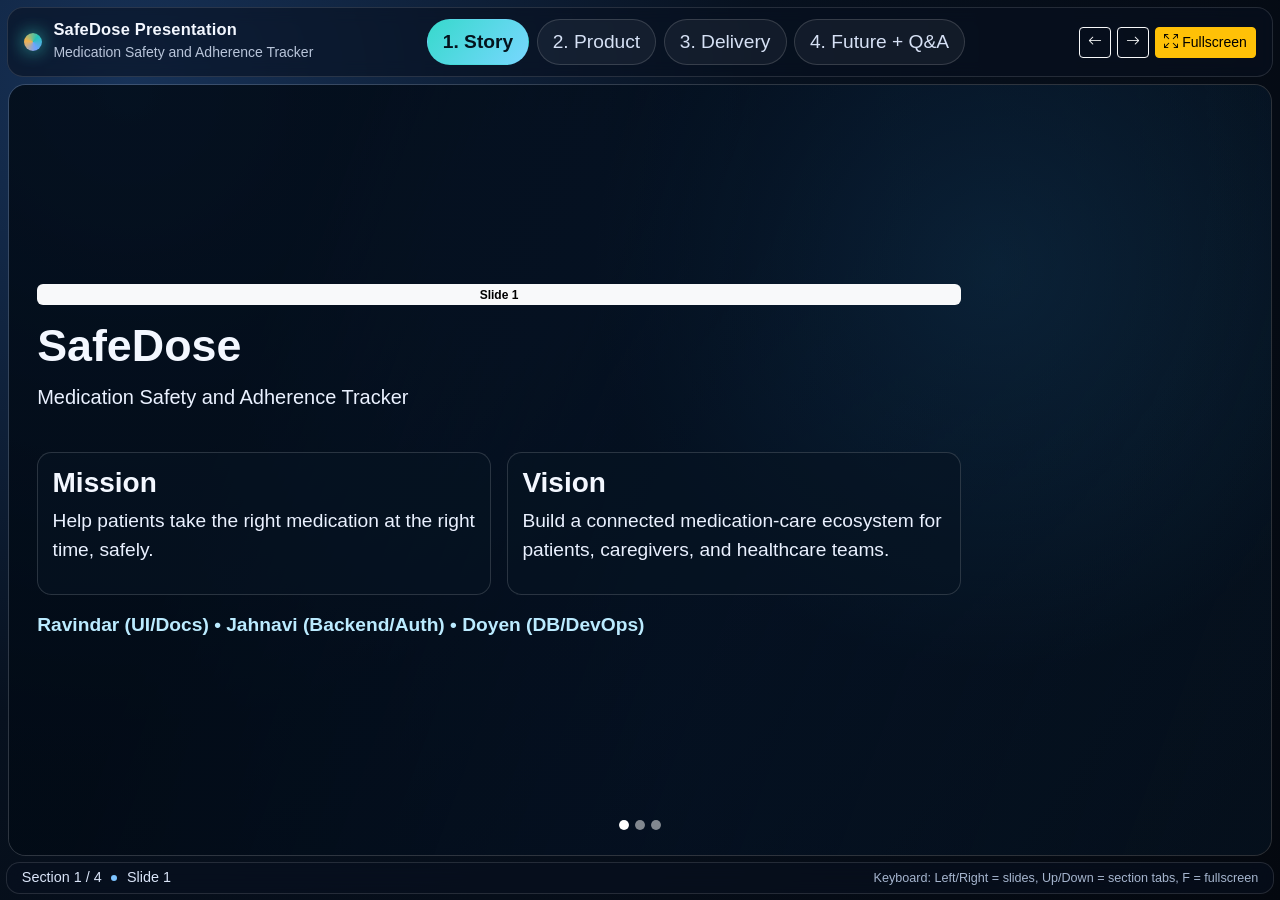
==== index.html @ ce0bbaf8 "Initial commit" ====
<!doctype html>
<html lang="en">
<head>
  <meta charset="utf-8" />
  <meta name="viewport" content="width=device-width, initial-scale=1" />
  <title>SafeDose Presentation</title>
  <link rel="icon" type="image/x-icon" href="images/safedose_logo.png">
  <link href="https://cdn.jsdelivr.net/npm/bootstrap@5.3.3/dist/css/bootstrap.min.css" rel="stylesheet" integrity="sha384-QWTKZyjpPEjISv5WaRU9OFeRpok6YctnYmDr5pNlyT2bRjXh0JMhjY6hW+ALEwIH" crossorigin="anonymous">
  <link rel="stylesheet" href="https://cdn.jsdelivr.net/npm/bootstrap-icons@1.11.3/font/bootstrap-icons.min.css">
  <link rel="stylesheet" href="styles/styles.css" />
</head>
<body>
  <div class="presentation-shell" id="presentationRoot">
    <header class="top-nav glass">
      <div class="brand-wrap">
        <span class="brand-dot"></span>
        <div>
          <h1 class="brand-title mb-0">SafeDose Presentation</h1>
          <small class="brand-sub">Medication Safety and Adherence Tracker</small>
        </div>
      </div>

      <ul class="nav nav-pills section-tabs" id="sectionTabs" role="tablist">
        <li class="nav-item" role="presentation">
          <button class="nav-link active" id="tab-story" data-bs-toggle="pill" data-bs-target="#pane-story" type="button" role="tab" aria-controls="pane-story" aria-selected="true">1. Story</button>
        </li>
        <li class="nav-item" role="presentation">
          <button class="nav-link" id="tab-product" data-bs-toggle="pill" data-bs-target="#pane-product" type="button" role="tab" aria-controls="pane-product" aria-selected="false">2. Product</button>
        </li>
        <li class="nav-item" role="presentation">
          <button class="nav-link" id="tab-delivery" data-bs-toggle="pill" data-bs-target="#pane-delivery" type="button" role="tab" aria-controls="pane-delivery" aria-selected="false">3. Delivery</button>
        </li>
        <li class="nav-item" role="presentation">
          <button class="nav-link" id="tab-future" data-bs-toggle="pill" data-bs-target="#pane-future" type="button" role="tab" aria-controls="pane-future" aria-selected="false">4. Future + Q&A</button>
        </li>
      </ul>

      <div class="top-actions">
        <button class="btn btn-outline-light btn-sm" id="prevSlideBtn" title="Previous slide (Left Arrow)">
          <i class="bi bi-arrow-left"></i>
        </button>
        <button class="btn btn-outline-light btn-sm" id="nextSlideBtn" title="Next slide (Right Arrow)">
          <i class="bi bi-arrow-right"></i>
        </button>
        <button class="btn btn-warning btn-sm" id="fullscreenBtn" title="Toggle fullscreen">
          <i class="bi bi-arrows-fullscreen"></i>
          Fullscreen
        </button>
      </div>
    </header>

    <main class="content-area">
      <div class="tab-content h-100" id="sectionContent">

        <section class="tab-pane fade show active section-pane" id="pane-story" role="tabpanel" aria-labelledby="tab-story" tabindex="0">
          <div id="carouselStory" class="carousel slide presentation-carousel" data-bs-interval="false">
            <div class="carousel-indicators">
              <button type="button" data-bs-target="#carouselStory" data-bs-slide-to="0" class="active" aria-label="Story slide 1"></button>
              <button type="button" data-bs-target="#carouselStory" data-bs-slide-to="1" aria-label="Story slide 2"></button>
              <button type="button" data-bs-target="#carouselStory" data-bs-slide-to="2" aria-label="Story slide 3"></button>
            </div>

            <div class="carousel-inner">
              <article class="carousel-item active">
                <div class="slide-card hero" style="--bg:url('https://images.unsplash.com/photo-1666214279457-b2f7b7d0a9a9?auto=format&fit=crop&w=1800&q=80')">
                  <div class="slide-overlay"></div>
                  <div class="slide-content">
                    <span class="badge text-bg-light mb-3">Slide 1</span>
                    <h2>SafeDose</h2>
                    <p class="lead">Medication Safety and Adherence Tracker</p>
                    <div class="row g-3 mt-2">
                      <div class="col-md-6">
                        <div class="mini-panel">
                          <h3>Mission</h3>
                          <p>Help patients take the right medication at the right time, safely.</p>
                        </div>
                      </div>
                      <div class="col-md-6">
                        <div class="mini-panel">
                          <h3>Vision</h3>
                          <p>Build a connected medication-care ecosystem for patients, caregivers, and healthcare teams.</p>
                        </div>
                      </div>
                    </div>
                    <p class="team-line mt-3">Ravindar (UI/Docs) • Jahnavi (Backend/Auth) • Doyen (DB/DevOps)</p>
                  </div>
                </div>
              </article>

              <article class="carousel-item">
                <div class="slide-card split" style="--bg:url('https://images.unsplash.com/photo-1631815588090-d4bfec5b1ccb?auto=format&fit=crop&w=1800&q=80')">
                  <div class="slide-overlay"></div>
                  <div class="slide-content narrow">
                    <span class="badge text-bg-info mb-3">Slide 2</span>
                    <h2>The Problem</h2>
                    <ul>
                      <li>Medication non-adherence remains a major healthcare risk.</li>
                      <li>Reminders, safety checks, and caregiver visibility are fragmented across tools.</li>
                      <li>Families and care teams need shared, real-time medication context.</li>
                    </ul>
                    <div class="callout">This is not only a UX issue; it is a system efficiency and patient safety issue.</div>
                  </div>
                </div>
              </article>

              <article class="carousel-item">
                <div class="slide-card split" style="--bg:url('https://images.unsplash.com/photo-1584982751601-97dcc096659c?auto=format&fit=crop&w=1800&q=80')">
                  <div class="slide-overlay"></div>
                  <div class="slide-content narrow">
                    <span class="badge text-bg-primary mb-3">Slide 3</span>
                    <h2>The Opportunity</h2>
                    <ul>
                      <li>Growing chronic care demand increases medication complexity.</li>
                      <li>Digital health adoption is accelerating in home-care settings.</li>
                      <li>There is room for integrated adherence + safety + collaboration.</li>
                    </ul>
                  </div>
                </div>
              </article>


            </div>
          </div>
        </section>

        <section class="tab-pane fade section-pane" id="pane-product" role="tabpanel" aria-labelledby="tab-product" tabindex="0">
          <div id="carouselProduct" class="carousel slide presentation-carousel" data-bs-interval="false">
            <div class="carousel-indicators">
              <button type="button" data-bs-target="#carouselProduct" data-bs-slide-to="0" class="active" aria-label="Product slide 1"></button>
              <button type="button" data-bs-target="#carouselProduct" data-bs-slide-to="1" aria-label="Product slide 2"></button>
              <button type="button" data-bs-target="#carouselProduct" data-bs-slide-to="2" aria-label="Product slide 3"></button>
              <button type="button" data-bs-target="#carouselProduct" data-bs-slide-to="3" aria-label="Product slide 4"></button>
            </div>
            <div class="carousel-inner">
              <article class="carousel-item active">
                <div class="slide-card" style="--bg:url('https://images.unsplash.com/photo-1576091160399-112ba8d25d1d?auto=format&fit=crop&w=1800&q=80')">
                  <div class="slide-overlay"></div>
                  <div class="slide-content">
                    <span class="badge text-bg-warning mb-3">Slide 5</span>
                    <h2>Solution + Architecture</h2>
                    <div class="chip-grid">
                      <span class="chip">Next.js Frontend</span>
                      <span class="chip">Node.js + Express APIs</span>
                      <span class="chip">MongoDB Data Layer</span>
                      <span class="chip">Google Gemini (Chat + TTS)</span>
                      <span class="chip">OpenFDA Integration</span>
                      <span class="chip">Push + Email Reminders</span>
                      <span class="chip">Docker + Kubernetes + GCP-ready</span>
                    </div>
                    <p class="mt-3">Modular architecture for scalability and role-based security boundaries.</p>
                  </div>
                </div>
              </article>

              <article class="carousel-item">
                <div class="slide-card" style="--bg:url('https://images.unsplash.com/photo-1666887360742-974779b94944?auto=format&fit=crop&w=1800&q=80')">
                  <div class="slide-overlay"></div>
                  <div class="demo-split">
                    <div class="demo-info">
                      <span class="badge text-bg-danger mb-2">Demo 1 of 3</span>
                      <h2>Patient &amp; Caregiver Dashboards</h2>
                      <p class="speaker-line">Speaker: Ravindar</p>
                      <ul>
                        <li>Patient login, dashboard and medication schedule</li>
                        <li>Mark doses taken and review adherence trends</li>
                        <li>Caregiver dashboard and assigned patient roster</li>
                        <li>Caregiver medication management and adherence monitoring</li>
                      </ul>
                    </div>
                    <div class="demo-video-wrap">
                      <video class="demo-video" controls preload="metadata">
                        <source src="videos/Patient%20caregiver%20dashboards.mp4" type="video/mp4">
                      </video>
                    </div>
                  </div>
                </div>
              </article>

              <article class="carousel-item">
                <div class="slide-card" style="--bg:url('https://images.unsplash.com/photo-1631549916768-4119b2e5f926?auto=format&fit=crop&w=1800&q=80')">
                  <div class="slide-overlay"></div>
                  <div class="demo-split">
                    <div class="demo-info">
                      <span class="badge text-bg-info mb-2">Demo 2 of 3</span>
                      <h2>Caregiver &amp; Admin Linking</h2>
                      <p class="speaker-line">Speaker: Jahnavi</p>
                      <ul>
                        <li>Patient sends a caregiver request</li>
                        <li>Caregiver accepts the request and gains access</li>
                        <li>Admin reviews and manages user accounts</li>
                        <li>Role-based access control in action</li>
                      </ul>
                    </div>
                    <div class="demo-video-wrap">
                      <video class="demo-video" controls preload="metadata">
                        <source src="videos/Patient%20Caregiver%20linking.mp4" type="video/mp4">
                      </video>
                    </div>
                  </div>
                </div>
              </article>

              <article class="carousel-item">
                <div class="slide-card" style="--bg:url('https://images.unsplash.com/photo-1584982751601-97dcc096659c?auto=format&fit=crop&w=1800&q=80')">
                  <div class="slide-overlay"></div>
                  <div class="demo-split">
                    <div class="demo-info">
                      <span class="badge text-bg-warning mb-2">Demo 3 of 3</span>
                      <h2>Chatbot + Admin Features</h2>
                      <p class="speaker-line">Speaker: Doyen</p>
                      <ul>
                        <li>AI chat in FDA mode and My Records mode</li>
                        <li>Text-to-speech for inclusive accessibility</li>
                        <li>Admin approves or rejects caregiver applications</li>
                        <li>Additional admin controls and user management</li>
                      </ul>
                    </div>
                    <div class="demo-video-wrap">
                      <video class="demo-video" controls preload="metadata">
                        <source src="videos/Chat%20bot.mp4" type="video/mp4">
                      </video>
                    </div>
                  </div>
                </div>
              </article>

            </div>
          </div>
        </section>

        <section class="tab-pane fade section-pane" id="pane-delivery" role="tabpanel" aria-labelledby="tab-delivery" tabindex="0">
          <div id="carouselDelivery" class="carousel slide presentation-carousel" data-bs-interval="false">
            <div class="carousel-indicators">
              <button type="button" data-bs-target="#carouselDelivery" data-bs-slide-to="0" class="active" aria-label="Delivery slide 1"></button>
              <button type="button" data-bs-target="#carouselDelivery" data-bs-slide-to="1" aria-label="Delivery slide 2"></button>
              <button type="button" data-bs-target="#carouselDelivery" data-bs-slide-to="2" aria-label="Delivery slide 3"></button>
            </div>
            <div class="carousel-inner">
              <article class="carousel-item active">
                <div class="slide-card" style="--bg:url('https://images.unsplash.com/photo-1551076805-e1869033e561?auto=format&fit=crop&w=1800&q=80')">
                  <div class="slide-overlay"></div>
                  <div class="slide-content">
                    <span class="badge text-bg-primary mb-3">Slide 8</span>
                    <h2>How We Built It (3-Member Team)</h2>
                    <div class="row g-3 mt-2">
                      <div class="col-md-4"><div class="mini-panel"><h4>Ravindar</h4><p>UI flows, forms, presentation and docs polish.</p></div></div>
                      <div class="col-md-4"><div class="mini-panel"><h4>Jahnavi</h4><p>Auth, role APIs, medication and adherence backend routes.</p></div></div>
                      <div class="col-md-4"><div class="mini-panel"><h4>Doyen</h4><p>Data modeling, analytics consistency, deployment and ops.</p></div></div>
                    </div>
                  </div>
                </div>
              </article>

              <article class="carousel-item">
                <div class="slide-card" style="--bg:url('https://images.unsplash.com/photo-1523240795612-9a054b0db644?auto=format&fit=crop&w=1800&q=80')">
                  <div class="slide-overlay"></div>
                  <div class="slide-content">
                    <span class="badge text-bg-success mb-3">Slide 9</span>
                    <h2>Completion Snapshot</h2>
                    <div class="row g-3">
                      <div class="col-md-6">
                        <div class="mini-panel">
                          <h4>Fully Working</h4>
                          <ul>
                            <li>Role-based auth and dashboards</li>
                            <li>Medication lifecycle workflows</li>
                            <li>Caregiver assignment and monitoring</li>
                            <li>Adherence analytics and nightly capture</li>
                            <li>Chat + TTS + reminder stack</li>
                          </ul>
                        </div>
                      </div>
                      <div class="col-md-6">
                        <div class="mini-panel">
                          <h4>Final Focus</h4>
                          <ul>
                            <li>Interaction lifecycle completion</li>
                            <li>Final regression hardening</li>
                            <li>Consolidated project documentation</li>
                          </ul>
                        </div>
                      </div>
                    </div>
                  </div>
                </div>
              </article>

              <article class="carousel-item">
                <div class="slide-card" style="--bg:url('https://images.unsplash.com/photo-1454165804606-c3d57bc86b40?auto=format&fit=crop&w=1800&q=80')">
                  <div class="slide-overlay"></div>
                  <div class="slide-content">
                    <span class="badge text-bg-dark mb-3">Slide 10</span>
                    <h2>Competitive Positioning</h2>
                    <div class="table-responsive">
                      <table class="comp-table">
                        <thead>
                          <tr>
                            <th>Feature</th>
                            <th>SafeDose</th>
                            <th>Typical Reminder Apps</th>
                            <th>Pharmacy Portals</th>
                            <th>Generic Health Trackers</th>
                          </tr>
                        </thead>
                        <tbody>
                          <tr><td>AI medication assistant</td><td class="check">Yes</td><td class="cross">No</td><td class="limited">Limited</td><td class="cross">No</td></tr>
                          <tr><td>Caregiver integration</td><td class="check">Yes</td><td class="limited">Limited</td><td class="cross">No</td><td class="limited">Limited</td></tr>
                          <tr><td>Real-time adherence tracking</td><td class="check">Yes</td><td class="limited">Basic</td><td class="limited">Limited</td><td class="limited">Basic</td></tr>
                          <tr><td>FDA-linked drug context</td><td class="check">Yes</td><td class="cross">No</td><td class="limited">Limited</td><td class="cross">No</td></tr>
                          <tr><td>Role-based collaboration</td><td class="check">Yes</td><td class="cross">No</td><td class="limited">Limited</td><td class="cross">No</td></tr>
                        </tbody>
                      </table>
                    </div>
                    <p class="callout mt-3" style="border-left-color:#f2b14e;">SafeDose is a connected care platform, not just a reminder timer.</p>
                  </div>
                </div>
              </article>
            </div>
          </div>
        </section>

        <section class="tab-pane fade section-pane" id="pane-future" role="tabpanel" aria-labelledby="tab-future" tabindex="0">
          <div id="carouselFuture" class="carousel slide presentation-carousel" data-bs-interval="false">
            <div class="carousel-indicators">
              <button type="button" data-bs-target="#carouselFuture" data-bs-slide-to="0" class="active" aria-label="Future slide 1"></button>
              <button type="button" data-bs-target="#carouselFuture" data-bs-slide-to="1" aria-label="Future slide 2"></button>
              <button type="button" data-bs-target="#carouselFuture" data-bs-slide-to="2" aria-label="Future slide 3"></button>
            </div>
            <div class="carousel-inner">
              <article class="carousel-item active">
                <div class="slide-card" style="--bg:url('https://images.unsplash.com/photo-1526256262350-7da7584cf5eb?auto=format&fit=crop&w=1800&q=80')">
                  <div class="slide-overlay"></div>
                  <div class="slide-content">
                    <span class="badge text-bg-info mb-3">Slide 11</span>
                    <h2>Roadmap</h2>
                    <div class="row g-3">
                      <div class="col-md-4"><div class="mini-panel"><h4>Short-term</h4><p>Mobile packaging, stronger AI personalization, multilingual support.</p></div></div>
                      <div class="col-md-4"><div class="mini-panel"><h4>Mid-term</h4><p>Pharmacy/hospital integrations, wearable sync, richer caregiver analytics.</p></div></div>
                      <div class="col-md-4"><div class="mini-panel"><h4>Long-term</h4><p>Predictive adherence modeling and provider partnerships.</p></div></div>
                    </div>
                  </div>
                </div>
              </article>

              <article class="carousel-item">
                <div class="slide-card" style="--bg:url('https://images.unsplash.com/photo-1530026186672-2cd00ffc50fe?auto=format&fit=crop&w=1800&q=80')">
                  <div class="slide-overlay"></div>
                  <div class="slide-content impact-slide">
                    <span class="badge text-bg-light mb-3">Slide 12</span>
                    <h2>Impact + Closing</h2>
                    <ul class="impact-list">
                      <li>Improve medication adherence and patient outcomes</li>
                      <li>Reduce avoidable costs linked to missed doses and poor coordination</li>
                      <li>Support families and caregivers with clear, shared visibility</li>
                      <li>We are ready to scale with pilot partners and deeper clinical integrations</li>
                    </ul>
                    <a class="btn btn-warning btn-lg mt-3" href="https://safe-dose.org/" target="_blank" rel="noopener noreferrer">Visit safe-dose.org</a>
                    <div class="thanks-block mt-4">
                      <h4>Special Thanks</h4>
                      <p>To our professor and the ITE 5425 course team at Humber Polytechnic for their guidance and support throughout this project.</p>
                    </div>
                  </div>
                </div>
              </article>

              <article class="carousel-item">
                <div class="slide-card qa" style="--bg:url('https://images.unsplash.com/photo-1531988042231-d39a9cc12a9a?auto=format&fit=crop&w=1800&q=80')">
                  <div class="slide-overlay"></div>
                  <div class="slide-content center">
                    <span class="badge text-bg-warning mb-3">Q&A</span>
                    <h2>Questions?</h2>
                    <p>Scan to open SafeDose:</p>
                    <img
                      class="qr-img"
                      src="https://api.qrserver.com/v1/create-qr-code/?size=320x320&data=https%3A%2F%2Fsafe-dose.org%2F"
                      alt="QR code linking to safe-dose.org"
                      loading="lazy"
                    />
                    <p class="mt-3 mb-0"><a href="https://safe-dose.org/" target="_blank" rel="noopener noreferrer">https://safe-dose.org/</a></p>
                  </div>
                </div>
              </article>
            </div>
          </div>
        </section>
      </div>
    </main>

    <footer class="bottom-status glass">
      <div class="status-left">
        <span id="sectionLabel">Section 1 / 4</span>
        <span class="divider-dot"></span>
        <span id="slideLabel">Slide 1</span>
      </div>
      <div class="status-right">
        <small>Keyboard: Left/Right = slides, Up/Down = section tabs, F = fullscreen</small>
      </div>
    </footer>
  </div>

  <script src="https://cdn.jsdelivr.net/npm/bootstrap@5.3.3/dist/js/bootstrap.bundle.min.js" integrity="sha384-YvpcrYf0tY3lHB60NNkmXc5s9fDVZLESaAA55NDzOxhy9GkcIdslK1eN7N6jIeHz" crossorigin="anonymous"></script>
  <script src="script.js"></script>
</body>
</html>
---- styles/styles.css ----
:root {
  --bg-1: #07111f;
  --bg-2: #0f2036;
  --text-main: #f3f7ff;
  --text-dim: #b9c5da;
  --glass: rgba(7, 17, 31, 0.58);
  --glass-border: rgba(255, 255, 255, 0.12);
  --accent: #36d2c6;
}

* {
  box-sizing: border-box;
}

html,
body {
  width: 100%;
  height: 100%;
  margin: 0;
  overflow: hidden;
  font-family: "Segoe UI", "Inter", "Trebuchet MS", sans-serif;
  background: radial-gradient(circle at 10% 10%, #173258 0%, var(--bg-1) 45%, #04080f 100%);
  color: var(--text-main);
}

.presentation-shell {
  height: 100vh;
  display: grid;
  grid-template-rows: 84px 1fr 44px;
}

.glass {
  backdrop-filter: blur(8px);
  -webkit-backdrop-filter: blur(8px);
  background: var(--glass);
  border: 1px solid var(--glass-border);
}

.top-nav {
  display: flex;
  align-items: center;
  gap: 1rem;
  padding: 0.6rem 1rem;
  margin: 0.45rem;
  border-radius: 1rem;
}

.brand-wrap {
  min-width: 280px;
  display: flex;
  align-items: center;
  gap: 0.7rem;
}

.brand-dot {
  width: 18px;
  height: 18px;
  border-radius: 50%;
  background: conic-gradient(from 40deg, #24c4b8, #70a2ff, #f2b14e, #24c4b8);
  box-shadow: 0 0 18px rgba(54, 210, 198, 0.8);
}

.brand-title {
  font-size: 1.03rem;
  letter-spacing: 0.2px;
  font-weight: 700;
}

.brand-sub {
  color: var(--text-dim);
}

.section-tabs {
  flex: 1;
  display: flex;
  justify-content: center;
  gap: 0.45rem;
}

.section-tabs .nav-link {
  color: #d6e1f5;
  border: 1px solid rgba(255, 255, 255, 0.15);
  background: rgba(255, 255, 255, 0.05);
  border-radius: 999px;
  padding: 0.45rem 0.95rem;
}

.section-tabs .nav-link.active {
  color: #04131d;
  background: linear-gradient(130deg, #37d9cc, #78d7ff);
  border-color: transparent;
  font-weight: 600;
}

.top-actions {
  display: flex;
  align-items: center;
  gap: 0.4rem;
}

.content-area {
  padding: 0 0.5rem;
  min-height: 0;
}

.section-pane,
.presentation-carousel,
.carousel-inner,
.carousel-item {
  height: 100%;
}

.slide-card {
  position: relative;
  height: 100%;
  border-radius: 1.1rem;
  overflow: hidden;
  background-image: var(--bg);
  background-size: cover;
  background-position: center;
  border: 1px solid rgba(255, 255, 255, 0.16);
}

.slide-overlay {
  position: absolute;
  inset: 0;
  background:
    linear-gradient(110deg, rgba(2, 11, 22, 0.84) 22%, rgba(4, 18, 37, 0.58) 58%, rgba(8, 30, 50, 0.35) 100%),
    radial-gradient(circle at 78% 24%, rgba(61, 186, 255, 0.2), transparent 35%);
}

.slide-content {
  position: relative;
  z-index: 2;
  height: 100%;
  padding: clamp(1rem, 2.2vw, 2.3rem);
  display: flex;
  flex-direction: column;
  justify-content: center;
  max-width: 980px;
}

.slide-content.center {
  text-align: center;
  align-items: center;
  margin-inline: auto;
}

.slide-content.narrow {
  max-width: 760px;
}

h2 {
  font-size: clamp(1.65rem, 3.5vw, 3.2rem);
  line-height: 1.08;
  margin-bottom: 0.8rem;
  font-weight: 800;
}

h3,
h4 {
  font-weight: 700;
}

p,
li {
  font-size: clamp(1rem, 1.6vw, 1.2rem);
  color: #eaf1ff;
}

ul,
ol {
  max-width: 920px;
}

.callout {
  margin-top: 0.8rem;
  border-left: 4px solid var(--accent);
  background: rgba(0, 0, 0, 0.26);
  padding: 0.7rem 0.9rem;
  border-radius: 0.55rem;
}

.team-line,
.speaker-line {
  color: #bbebff;
  font-weight: 600;
}

.mini-panel {
  height: 100%;
  background: rgba(7, 20, 35, 0.62);
  border: 1px solid rgba(255, 255, 255, 0.15);
  border-radius: 0.9rem;
  padding: 0.8rem 0.9rem;
}

.chip-grid {
  display: flex;
  flex-wrap: wrap;
  gap: 0.5rem;
}

.chip {
  border: 1px solid rgba(190, 237, 255, 0.42);
  background: rgba(10, 29, 48, 0.8);
  border-radius: 999px;
  padding: 0.4rem 0.75rem;
  font-weight: 600;
}

.timeline-grid {
  display: grid;
  grid-template-columns: repeat(3, minmax(0, 1fr));
  gap: 0.85rem;
}

.timeline-item {
  border: 1px solid rgba(255, 255, 255, 0.2);
  background: rgba(0, 0, 0, 0.3);
  border-radius: 0.8rem;
  padding: 0.85rem;
}

.qr-img {
  width: min(42vw, 320px);
  max-width: 100%;
  border-radius: 1rem;
  border: 8px solid #fff;
  box-shadow: 0 10px 38px rgba(0, 0, 0, 0.46);
}

.carousel-indicators [data-bs-target] {
  width: 10px;
  height: 10px;
  border-radius: 50%;
}

.bottom-status {
  margin: 0.4rem;
  border-radius: 0.85rem;
  padding: 0.45rem 0.9rem;
  display: flex;
  justify-content: space-between;
  align-items: center;
  color: #dae5f8;
  font-size: 0.9rem;
}

.status-left {
  display: flex;
  align-items: center;
  gap: 0.6rem;
}

.divider-dot {
  width: 6px;
  height: 6px;
  border-radius: 50%;
  background: #7dc4ff;
}

.status-right {
  color: #a6b6cf;
}

.table {
  --bs-table-bg: rgba(2, 12, 24, 0.52);
  --bs-table-striped-bg: rgba(255, 255, 255, 0.06);
}

@media (max-width: 1100px) {
  .top-nav {
    flex-wrap: wrap;
    height: auto;
  }

  .section-tabs {
    order: 3;
    width: 100%;
    justify-content: flex-start;
    overflow-x: auto;
    padding-bottom: 0.3rem;
  }

  .presentation-shell {
    grid-template-rows: auto 1fr 40px;
  }

  .timeline-grid {
    grid-template-columns: 1fr;
  }

  .status-right {
    display: none;
  }
}

@media (max-width: 768px) {
  p,
  li {
    font-size: 0.98rem;
  }

  .top-actions {
    width: 100%;
    justify-content: flex-end;
  }
}
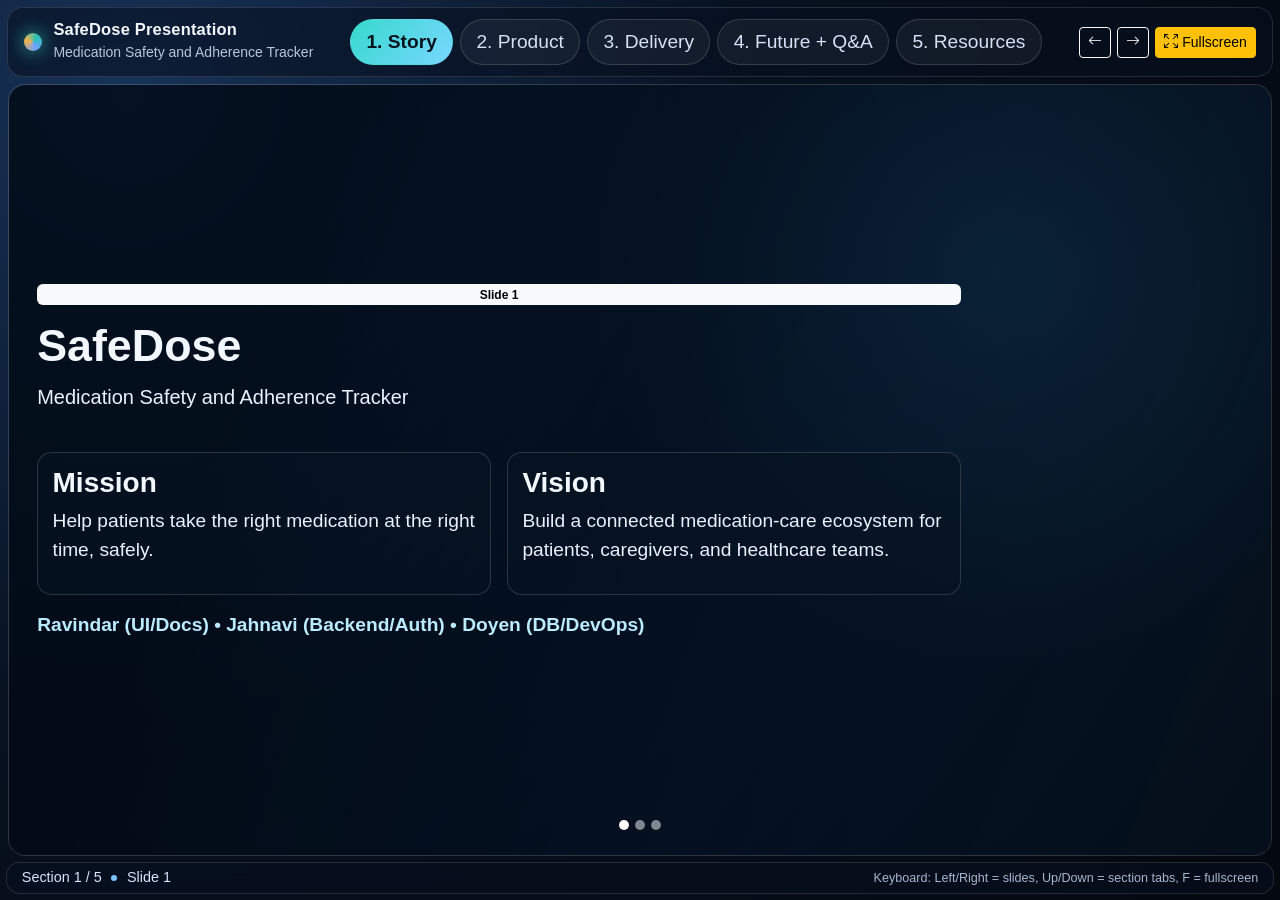
==== commit 1acd20a7: "Second" ====
--- a/index.html
+++ b/index.html
@@ -32,6 +32,9 @@
         </li>
         <li class="nav-item" role="presentation">
           <button class="nav-link" id="tab-future" data-bs-toggle="pill" data-bs-target="#pane-future" type="button" role="tab" aria-controls="pane-future" aria-selected="false">4. Future + Q&A</button>
+        </li>
+        <li class="nav-item" role="presentation">
+          <button class="nav-link" id="tab-resources" data-bs-toggle="pill" data-bs-target="#pane-resources" type="button" role="tab" aria-controls="pane-resources" aria-selected="false">5. Resources</button>
         </li>
       </ul>
 
@@ -383,12 +386,59 @@
             </div>
           </div>
         </section>
+
+        <section class="tab-pane fade section-pane" id="pane-resources" role="tabpanel" aria-labelledby="tab-resources" tabindex="0">
+          <div id="carouselResources" class="carousel slide presentation-carousel" data-bs-interval="false">
+            <div class="carousel-indicators">
+              <button type="button" data-bs-target="#carouselResources" data-bs-slide-to="0" class="active" aria-label="Resources slide 1"></button>
+            </div>
+            <div class="carousel-inner">
+              <article class="carousel-item active">
+                <div class="slide-card" style="--bg:url('https://images.unsplash.com/photo-1552664730-d307ca884978?auto=format&fit=crop&w=1800&q=80')">
+                  <div class="slide-overlay"></div>
+                  <div class="slide-content center resources-content">
+                    <span class="badge text-bg-secondary mb-3">Project Resources</span>
+                    <h2>Documentation & Links</h2>
+                    <div class="resources-grid">
+                      <a href="https://github.com/Ravindar274/safedose-startup.git" target="_blank" rel="noopener noreferrer" class="resource-card">
+                        <div class="resource-icon"><i class="bi bi-github"></i></div>
+                        <h4>GitHub Repository</h4>
+                        <p>Source code and project files</p>
+                      </a>
+                      <a href="https://www.figma.com/design/MtNdHZBb2VOyhHfTUfN2AN/SafeDose?node-id=3-122&t=53lVp3wyniXHXHGG-1" target="_blank" rel="noopener noreferrer" class="resource-card">
+                        <div class="resource-icon"><i class="bi bi-palette"></i></div>
+                        <h4>Figma Design</h4>
+                        <p>UI and UX mockups</p>
+                      </a>
+                      <a href="database/index.html" target="_blank" class="resource-card">
+                        <div class="resource-icon"><i class="bi bi-diagram-3"></i></div>
+                        <h4>Database Design</h4>
+                        <p>Schema and relationships</p>
+                      </a>
+                      <a href="C4/index.html" target="_blank" class="resource-card">
+                        <div class="resource-icon"><i class="bi bi-boxes"></i></div>
+                        <h4>C4 Architecture</h4>
+                        <p>System architecture diagram</p>
+                      </a>
+                      <a href="https://documenter.getpostman.com/view/50587900/2sBXqFNhud" target="_blank" rel="noopener noreferrer" class="resource-card">
+                        <div class="resource-icon"><i class="bi bi-lightning"></i></div>
+                        <h4>Published Postman</h4>
+                        <p>Hosted API documentation</p>
+                      </a>
+                    </div>
+                    <p class="resources-note">Open any resource in a new tab.</p>
+                  </div>
+                </div>
+              </article>
+            </div>
+          </div>
+        </section>
       </div>
     </main>
 
     <footer class="bottom-status glass">
       <div class="status-left">
-        <span id="sectionLabel">Section 1 / 4</span>
+        <span id="sectionLabel">Section 1 / 5</span>
         <span class="divider-dot"></span>
         <span id="slideLabel">Slide 1</span>
       </div>
--- a/styles/styles.css
+++ b/styles/styles.css
@@ -268,6 +268,236 @@
   --bs-table-bg: rgba(2, 12, 24, 0.52);
   --bs-table-striped-bg: rgba(255, 255, 255, 0.06);
 }
+/* ── Video demo slides ── */
+.demo-split {
+  position: relative;
+  z-index: 2;
+  height: 100%;
+  display: grid;
+  grid-template-columns: 5fr 7fr;
+  gap: 1.5rem;
+  padding: clamp(0.8rem, 2vw, 1.8rem);
+  align-items: center;
+}
+
+.demo-info {
+  display: flex;
+  flex-direction: column;
+  gap: 0.55rem;
+}
+
+.demo-video-wrap {
+  display: flex;
+  align-items: center;
+  justify-content: center;
+  height: 100%;
+}
+
+.demo-video {
+  width: 100%;
+  max-height: 72vh;
+  border-radius: 0.9rem;
+  border: 2px solid rgba(255, 255, 255, 0.22);
+  box-shadow: 0 8px 36px rgba(0, 0, 0, 0.55);
+  background: #000;
+  object-fit: contain;
+}
+
+/* ── Competitive positioning table ── */
+.comp-table {
+  width: 100%;
+  border-collapse: separate;
+  border-spacing: 0 0.35rem;
+  font-size: clamp(0.82rem, 1.25vw, 1rem);
+}
+
+.comp-table thead th {
+  color: #94c9f8;
+  font-size: 0.78rem;
+  letter-spacing: 0.05em;
+  text-transform: uppercase;
+  padding: 0.3rem 0.7rem;
+  white-space: nowrap;
+}
+
+.comp-table tbody tr {
+  background: rgba(4, 18, 40, 0.55);
+}
+
+.comp-table tbody tr:hover {
+  background: rgba(54, 210, 198, 0.12);
+}
+
+.comp-table tbody td {
+  padding: 0.55rem 0.7rem;
+  color: #e6f0ff;
+  border-bottom: 1px solid rgba(255, 255, 255, 0.07);
+  white-space: nowrap;
+}
+
+.comp-table tbody tr td:first-child {
+  border-radius: 0.45rem 0 0 0.45rem;
+  white-space: normal;
+}
+
+.comp-table tbody tr td:last-child {
+  border-radius: 0 0.45rem 0.45rem 0;
+}
+
+.comp-table .check {
+  color: #34d399;
+  font-weight: 700;
+}
+
+.comp-table .cross {
+  color: #f87171;
+  font-weight: 600;
+}
+
+.comp-table .limited {
+  color: #fbbf24;
+  font-weight: 600;
+}
+
+/* ── Impact + Closing slide ── */
+.impact-slide {
+  max-width: 900px;
+  justify-content: flex-start;
+  padding-top: clamp(1.5rem, 5vh, 4rem);
+}
+
+.impact-list {
+  list-style: none;
+  padding: 0;
+  margin: 0.4rem 0 1rem;
+  display: flex;
+  flex-direction: column;
+  gap: 0.55rem;
+}
+
+.impact-list li {
+  display: flex;
+  align-items: flex-start;
+  gap: 0.65rem;
+  font-size: clamp(1rem, 1.5vw, 1.15rem);
+  color: #eaf1ff;
+}
+
+.impact-list li::before {
+  content: "✦";
+  color: var(--accent);
+  font-size: 0.85rem;
+  margin-top: 0.28rem;
+  flex-shrink: 0;
+}
+
+.thanks-block {
+  border: 1px solid rgba(255, 255, 255, 0.14);
+  background: rgba(7, 20, 35, 0.55);
+  border-radius: 0.9rem;
+  padding: 0.8rem 1rem;
+}
+
+.thanks-block h4 {
+  color: var(--accent);
+  margin-bottom: 0.25rem;
+}
+
+/* ── Resources section ── */
+.resources-container {
+  height: 100%;
+  display: flex;
+  align-items: center;
+  justify-content: center;
+}
+
+.resources-container .slide-card {
+  width: 95%;
+  max-width: 1100px;
+  height: auto;
+  max-height: 90vh;
+  overflow-y: auto;
+}
+
+.resources-content {
+  width: 100%;
+  height: 100%;
+  max-width: 1180px !important;
+  padding: clamp(1rem, 2vw, 1.8rem) !important;
+  justify-content: center;
+}
+
+.resources-grid {
+  display: grid;
+  width: 100%;
+  grid-template-columns: repeat(5, minmax(0, 1fr));
+  gap: 0.85rem;
+  margin: 1.25rem 0 0.75rem;
+}
+
+.resource-card {
+  display: flex;
+  flex-direction: column;
+  align-items: center;
+  justify-content: center;
+  min-height: 200px;
+  gap: 0.5rem;
+  padding: 1rem 0.85rem;
+  background: rgba(7, 20, 35, 0.65);
+  border: 2px solid rgba(54, 210, 198, 0.35);
+  border-radius: 0.9rem;
+  text-decoration: none;
+  color: #eaf1ff;
+  transition: all 0.3s ease;
+  text-align: center;
+}
+
+.resource-card:hover {
+  border-color: var(--accent);
+  background: rgba(54, 210, 198, 0.12);
+  transform: translateY(-4px);
+  box-shadow: 0 8px 24px rgba(54, 210, 198, 0.25);
+}
+
+.resource-icon {
+  font-size: 1.9rem;
+  color: var(--accent);
+}
+
+.resource-card h4 {
+  font-size: 0.9rem;
+  font-weight: 700;
+  margin: 0;
+  color: #94c9f8;
+}
+
+.resource-card p {
+  font-size: 0.76rem;
+  margin: 0;
+  color: #b9c5da;
+}
+
+.resources-note {
+  margin: 0;
+  font-size: 0.9rem;
+  color: #b9c5da;
+}
+
+@media (max-width: 900px) {
+  .demo-split {
+    grid-template-columns: 1fr;
+    grid-template-rows: auto 1fr;
+    overflow-y: auto;
+  }
+
+  .demo-video {
+    max-height: 40vh;
+  }
+
+  .resources-grid {
+    grid-template-columns: repeat(2, minmax(0, 1fr));
+  }
+}
 
 @media (max-width: 1100px) {
   .top-nav {
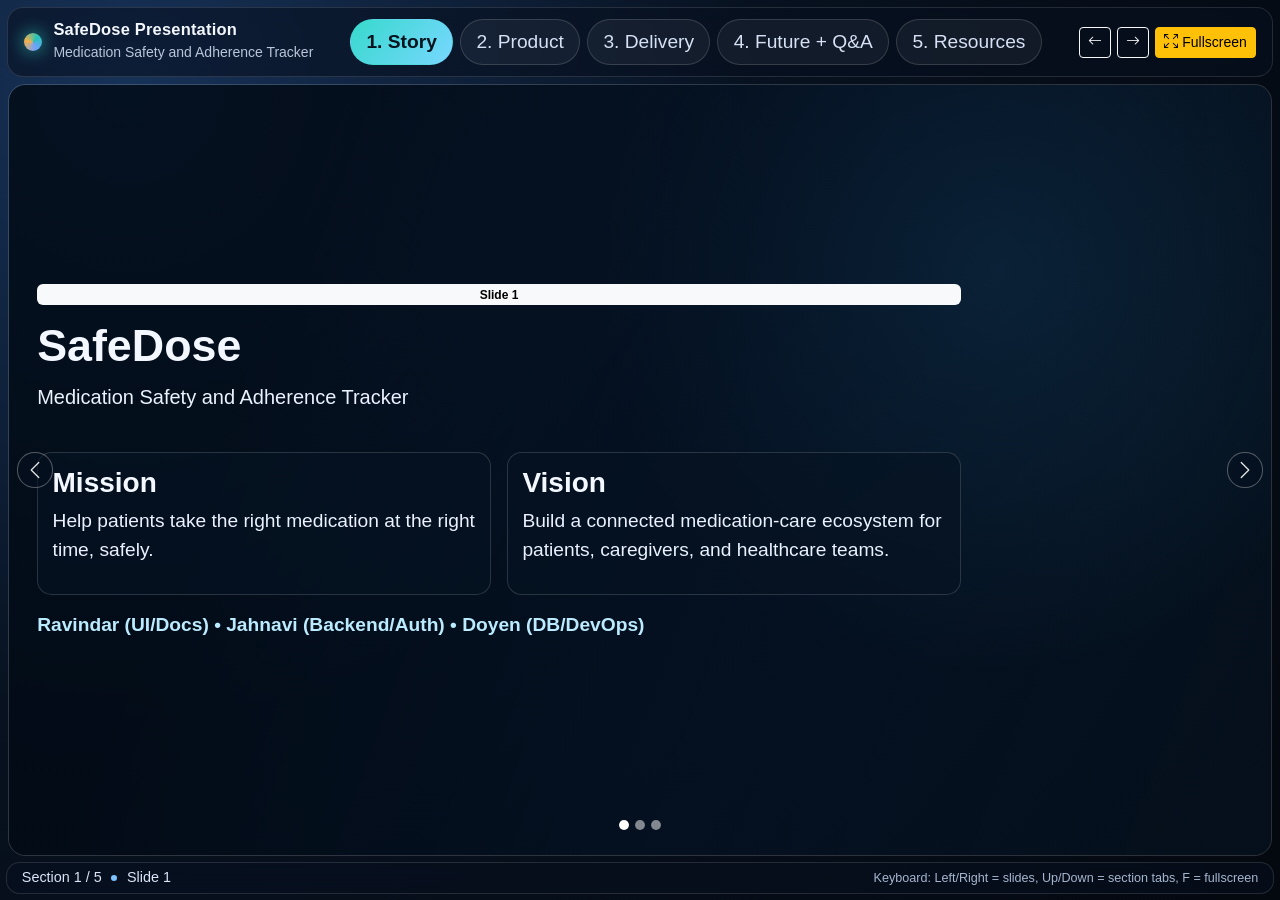
==== commit 4b827c3e: "Final" ====
--- a/index.html
+++ b/index.html
@@ -123,6 +123,12 @@
 
 
             </div>
+            <button class="carousel-control-prev" type="button" data-bs-target="#carouselStory" data-bs-slide="prev" aria-label="Previous story slide">
+              <span class="carousel-control-prev-icon" aria-hidden="true"></span>
+            </button>
+            <button class="carousel-control-next" type="button" data-bs-target="#carouselStory" data-bs-slide="next" aria-label="Next story slide">
+              <span class="carousel-control-next-icon" aria-hidden="true"></span>
+            </button>
           </div>
         </section>
 
@@ -133,13 +139,15 @@
               <button type="button" data-bs-target="#carouselProduct" data-bs-slide-to="1" aria-label="Product slide 2"></button>
               <button type="button" data-bs-target="#carouselProduct" data-bs-slide-to="2" aria-label="Product slide 3"></button>
               <button type="button" data-bs-target="#carouselProduct" data-bs-slide-to="3" aria-label="Product slide 4"></button>
+              <button type="button" data-bs-target="#carouselProduct" data-bs-slide-to="4" aria-label="Product slide 5"></button>
+              <button type="button" data-bs-target="#carouselProduct" data-bs-slide-to="5" aria-label="Product slide 6"></button>
             </div>
             <div class="carousel-inner">
               <article class="carousel-item active">
                 <div class="slide-card" style="--bg:url('https://images.unsplash.com/photo-1576091160399-112ba8d25d1d?auto=format&fit=crop&w=1800&q=80')">
                   <div class="slide-overlay"></div>
                   <div class="slide-content">
-                    <span class="badge text-bg-warning mb-3">Slide 5</span>
+                    <span class="badge text-bg-warning mb-3">Slide 4</span>
                     <h2>Solution + Architecture</h2>
                     <div class="chip-grid">
                       <span class="chip">Next.js Frontend</span>
@@ -156,13 +164,60 @@
               </article>
 
               <article class="carousel-item">
+                <div class="slide-card" style="--bg:url('https://images.unsplash.com/photo-1576671081837-49000212a370?auto=format&fit=crop&w=1800&q=80')">
+                  <div class="slide-overlay"></div>
+                  <div class="demo-gallery screenshot-page">
+                    <div class="demo-info">
+                      <span class="badge text-bg-secondary mb-2">Screenshots</span>
+                      <h2>Application Screens</h2>
+                      <p>Admin first, then patient and caregiver dashboards, followed by the rest of the key product views.</p>
+                    </div>
+                    <div class="screenshot-stack">
+                      <figure class="screenshot-card">
+                        <img src="images/screenshots/Admin%20Dashboard.png" alt="Admin dashboard screen" loading="lazy">
+                      </figure>
+                      <figure class="screenshot-card">
+                        <img src="images/screenshots/Patient%20Dashboard.png" alt="Patient dashboard screen" loading="lazy">
+                      </figure>
+                      <figure class="screenshot-card">
+                        <img src="images/screenshots/Caregiver%20Dashboard.png" alt="Caregiver dashboard screen" loading="lazy">
+                      </figure>
+                      <figure class="screenshot-card">
+                        <img src="images/screenshots/Medications.png" alt="Medications screen" loading="lazy">
+                      </figure>
+                      <figure class="screenshot-card">
+                        <img src="images/screenshots/Adherence.png" alt="Adherence screen" loading="lazy">
+                      </figure>
+                      <figure class="screenshot-card">
+                        <img src="images/screenshots/Adherence%202.png" alt="Adherence analytics screen" loading="lazy">
+                      </figure>
+                      <figure class="screenshot-card">
+                        <img src="images/screenshots/Caregivers.png" alt="Caregivers list screen" loading="lazy">
+                      </figure>
+                      <figure class="screenshot-card">
+                        <img src="images/screenshots/Profile.png" alt="Profile screen" loading="lazy">
+                      </figure>
+                      <figure class="screenshot-card">
+                        <img src="images/screenshots/Drug%20Directory.png" alt="Drug directory screen" loading="lazy">
+                      </figure>
+                      <figure class="screenshot-card">
+                        <img src="images/screenshots/Safty%20center.png" alt="Safety center screen" loading="lazy">
+                      </figure>
+                      <figure class="screenshot-card">
+                        <img src="images/screenshots/ScreSchedule.png" alt="Medication schedule screen" loading="lazy">
+                      </figure>
+                    </div>
+                  </div>
+                </div>
+              </article>
+
+              <article class="carousel-item">
                 <div class="slide-card" style="--bg:url('https://images.unsplash.com/photo-1666887360742-974779b94944?auto=format&fit=crop&w=1800&q=80')">
                   <div class="slide-overlay"></div>
                   <div class="demo-split">
                     <div class="demo-info">
-                      <span class="badge text-bg-danger mb-2">Demo 1 of 3</span>
+                      <span class="badge text-bg-danger mb-2">Demo 1 of 4</span>
                       <h2>Patient &amp; Caregiver Dashboards</h2>
-                      <p class="speaker-line">Speaker: Ravindar</p>
                       <ul>
                         <li>Patient login, dashboard and medication schedule</li>
                         <li>Mark doses taken and review adherence trends</li>
@@ -171,7 +226,7 @@
                       </ul>
                     </div>
                     <div class="demo-video-wrap">
-                      <video class="demo-video" controls preload="metadata">
+                      <video class="demo-video" controls preload="metadata" playsinline data-autoplay="true">
                         <source src="videos/Patient%20caregiver%20dashboards.mp4" type="video/mp4">
                       </video>
                     </div>
@@ -184,9 +239,8 @@
                   <div class="slide-overlay"></div>
                   <div class="demo-split">
                     <div class="demo-info">
-                      <span class="badge text-bg-info mb-2">Demo 2 of 3</span>
+                      <span class="badge text-bg-info mb-2">Demo 2 of 4</span>
                       <h2>Caregiver &amp; Admin Linking</h2>
-                      <p class="speaker-line">Speaker: Jahnavi</p>
                       <ul>
                         <li>Patient sends a caregiver request</li>
                         <li>Caregiver accepts the request and gains access</li>
@@ -195,7 +249,7 @@
                       </ul>
                     </div>
                     <div class="demo-video-wrap">
-                      <video class="demo-video" controls preload="metadata">
+                      <video class="demo-video" controls preload="metadata" playsinline data-autoplay="true">
                         <source src="videos/Patient%20Caregiver%20linking.mp4" type="video/mp4">
                       </video>
                     </div>
@@ -208,9 +262,8 @@
                   <div class="slide-overlay"></div>
                   <div class="demo-split">
                     <div class="demo-info">
-                      <span class="badge text-bg-warning mb-2">Demo 3 of 3</span>
+                      <span class="badge text-bg-warning mb-2">Demo 3 of 4</span>
                       <h2>Chatbot + Admin Features</h2>
-                      <p class="speaker-line">Speaker: Doyen</p>
                       <ul>
                         <li>AI chat in FDA mode and My Records mode</li>
                         <li>Text-to-speech for inclusive accessibility</li>
@@ -219,7 +272,7 @@
                       </ul>
                     </div>
                     <div class="demo-video-wrap">
-                      <video class="demo-video" controls preload="metadata">
+                      <video class="demo-video" controls preload="metadata" playsinline data-autoplay="true">
                         <source src="videos/Chat%20bot.mp4" type="video/mp4">
                       </video>
                     </div>
@@ -227,7 +280,36 @@
                 </div>
               </article>
 
-            </div>
+              <article class="carousel-item">
+                <div class="slide-card" style="--bg:url('https://images.unsplash.com/photo-1454165804606-c3d57bc86b40?auto=format&fit=crop&w=1800&q=80')">
+                  <div class="slide-overlay"></div>
+                  <div class="demo-split">
+                    <div class="demo-info">
+                      <span class="badge text-bg-success mb-2">Demo 4 of 4</span>
+                      <h2>Registration Workflow</h2>
+                      <ul>
+                        <li>Account registration path for new users</li>
+                        <li>Role-specific onboarding steps</li>
+                        <li>Validation and secure account creation</li>
+                        <li>Smooth entry into the right dashboard after signup</li>
+                      </ul>
+                    </div>
+                    <div class="demo-video-wrap">
+                      <video class="demo-video" controls preload="metadata" playsinline data-autoplay="true">
+                        <source src="videos/Registration%20Workflow.mp4" type="video/mp4">
+                      </video>
+                    </div>
+                  </div>
+                </div>
+              </article>
+
+            </div>
+            <button class="carousel-control-prev" type="button" data-bs-target="#carouselProduct" data-bs-slide="prev" aria-label="Previous product slide">
+              <span class="carousel-control-prev-icon" aria-hidden="true"></span>
+            </button>
+            <button class="carousel-control-next" type="button" data-bs-target="#carouselProduct" data-bs-slide="next" aria-label="Next product slide">
+              <span class="carousel-control-next-icon" aria-hidden="true"></span>
+            </button>
           </div>
         </section>
 
@@ -319,6 +401,12 @@
                 </div>
               </article>
             </div>
+            <button class="carousel-control-prev" type="button" data-bs-target="#carouselDelivery" data-bs-slide="prev" aria-label="Previous delivery slide">
+              <span class="carousel-control-prev-icon" aria-hidden="true"></span>
+            </button>
+            <button class="carousel-control-next" type="button" data-bs-target="#carouselDelivery" data-bs-slide="next" aria-label="Next delivery slide">
+              <span class="carousel-control-next-icon" aria-hidden="true"></span>
+            </button>
           </div>
         </section>
 
@@ -360,7 +448,7 @@
                     <a class="btn btn-warning btn-lg mt-3" href="https://safe-dose.org/" target="_blank" rel="noopener noreferrer">Visit safe-dose.org</a>
                     <div class="thanks-block mt-4">
                       <h4>Special Thanks</h4>
-                      <p>To our professor and the ITE 5425 course team at Humber Polytechnic for their guidance and support throughout this project.</p>
+                      <p>To our Professor Shadad, Panel, classmates, and course team at Humber Polytechnic for their guidance and support throughout this project.</p>
                     </div>
                   </div>
                 </div>
@@ -384,6 +472,12 @@
                 </div>
               </article>
             </div>
+            <button class="carousel-control-prev" type="button" data-bs-target="#carouselFuture" data-bs-slide="prev" aria-label="Previous future slide">
+              <span class="carousel-control-prev-icon" aria-hidden="true"></span>
+            </button>
+            <button class="carousel-control-next" type="button" data-bs-target="#carouselFuture" data-bs-slide="next" aria-label="Next future slide">
+              <span class="carousel-control-next-icon" aria-hidden="true"></span>
+            </button>
           </div>
         </section>
 
@@ -431,6 +525,12 @@
                 </div>
               </article>
             </div>
+            <button class="carousel-control-prev" type="button" data-bs-target="#carouselResources" data-bs-slide="prev" aria-label="Previous resources slide">
+              <span class="carousel-control-prev-icon" aria-hidden="true"></span>
+            </button>
+            <button class="carousel-control-next" type="button" data-bs-target="#carouselResources" data-bs-slide="next" aria-label="Next resources slide">
+              <span class="carousel-control-next-icon" aria-hidden="true"></span>
+            </button>
           </div>
         </section>
       </div>
--- a/styles/styles.css
+++ b/styles/styles.css
@@ -15,16 +15,17 @@
 html,
 body {
   width: 100%;
-  height: 100%;
+  min-height: 100%;
   margin: 0;
-  overflow: hidden;
+  overflow-x: hidden;
+  overflow-y: auto;
   font-family: "Segoe UI", "Inter", "Trebuchet MS", sans-serif;
   background: radial-gradient(circle at 10% 10%, #173258 0%, var(--bg-1) 45%, #04080f 100%);
   color: var(--text-main);
 }
 
 .presentation-shell {
-  height: 100vh;
+  min-height: 100vh;
   display: grid;
   grid-template-rows: 84px 1fr 44px;
 }
@@ -37,6 +38,8 @@
 }
 
 .top-nav {
+  position: relative;
+  z-index: 50;
   display: flex;
   align-items: center;
   gap: 1rem;
@@ -101,6 +104,7 @@
 .content-area {
   padding: 0 0.5rem;
   min-height: 0;
+  overflow-y: auto;
 }
 
 .section-pane,
@@ -138,6 +142,7 @@
   flex-direction: column;
   justify-content: center;
   max-width: 980px;
+  overflow-y: auto;
 }
 
 .slide-content.center {
@@ -234,6 +239,41 @@
   width: 10px;
   height: 10px;
   border-radius: 50%;
+  cursor: pointer;
+  pointer-events: auto;
+}
+
+.carousel-indicators {
+  z-index: 30;
+}
+
+.top-actions .btn {
+  position: relative;
+  z-index: 60;
+  cursor: pointer;
+}
+
+.carousel-control-prev,
+.carousel-control-next {
+  width: 54px;
+  z-index: 35;
+  opacity: 0.9;
+  cursor: pointer;
+}
+
+.carousel-control-prev-icon,
+.carousel-control-next-icon {
+  width: 2.2rem;
+  height: 2.2rem;
+  border-radius: 50%;
+  background-color: rgba(7, 17, 31, 0.65);
+  border: 1px solid rgba(255, 255, 255, 0.35);
+  background-size: 60% 60%;
+}
+
+.carousel-control-prev:hover,
+.carousel-control-next:hover {
+  opacity: 1;
 }
 
 .bottom-status {
@@ -301,6 +341,77 @@
   box-shadow: 0 8px 36px rgba(0, 0, 0, 0.55);
   background: #000;
   object-fit: contain;
+}
+
+.demo-gallery {
+  position: relative;
+  z-index: 2;
+  height: 100%;
+  display: flex;
+  flex-direction: column;
+  gap: 0.55rem;
+  padding: clamp(0.65rem, 1.3vw, 1rem);
+  overflow: hidden;
+}
+
+.demo-gallery .demo-info {
+  gap: 0.25rem;
+  flex: 0 0 auto;
+}
+
+.demo-gallery .badge {
+  align-self: flex-start;
+  font-size: 0.72rem;
+  padding: 0.35rem 0.55rem;
+  margin-bottom: 0.25rem !important;
+}
+
+.demo-gallery h2 {
+  font-size: clamp(1.15rem, 2vw, 1.8rem);
+  margin-bottom: 0.2rem;
+  line-height: 1.05;
+}
+
+.demo-gallery p {
+  font-size: clamp(0.82rem, 1vw, 0.95rem);
+  margin-bottom: 0;
+  color: #dce8fb;
+}
+
+.screenshot-page {
+  overflow: hidden;
+}
+
+.screenshot-stack {
+  display: flex;
+  flex-direction: column;
+  gap: 0.75rem;
+  flex: 1;
+  min-height: 0;
+  overflow-y: auto;
+  padding-right: 0.35rem;
+}
+
+.screenshot-card {
+  margin: 0;
+  border-radius: 0.85rem;
+  overflow: hidden;
+  border: 1px solid rgba(255, 255, 255, 0.25);
+  background: rgba(0, 0, 0, 0.45);
+  min-height: 0;
+  height: auto;
+  display: block;
+  flex: 0 0 auto;
+  line-height: 0;
+}
+
+.screenshot-card img {
+  display: block;
+  width: 100%;
+  height: auto;
+  max-height: none;
+  object-fit: contain;
+  background: rgba(3, 10, 18, 0.95);
 }
 
 /* ── Competitive positioning table ── */
@@ -514,6 +625,7 @@
   }
 
   .presentation-shell {
+    min-height: 100dvh;
     grid-template-rows: auto 1fr 40px;
   }
 
@@ -527,6 +639,47 @@
 }
 
 @media (max-width: 768px) {
+  .presentation-shell {
+    min-height: 100dvh;
+    grid-template-rows: auto 1fr auto;
+  }
+
+  .content-area {
+    overflow-y: auto;
+  }
+
+  .slide-card {
+    min-height: calc(100dvh - 190px);
+  }
+
+  .carousel-control-prev,
+  .carousel-control-next {
+    width: 44px;
+  }
+
+  .carousel-control-prev-icon,
+  .carousel-control-next-icon {
+    width: 1.9rem;
+    height: 1.9rem;
+  }
+
+  .slide-content {
+    justify-content: flex-start;
+    padding: 0.95rem;
+  }
+
+  .demo-gallery {
+    overflow: hidden;
+  }
+
+  .demo-gallery h2 {
+    font-size: 1rem;
+  }
+
+  .demo-gallery p {
+    font-size: 0.78rem;
+  }
+
   p,
   li {
     font-size: 0.98rem;
@@ -536,4 +689,13 @@
     width: 100%;
     justify-content: flex-end;
   }
-}
+
+  .top-actions .btn {
+    min-width: 44px;
+    min-height: 40px;
+  }
+
+  .resources-grid {
+    grid-template-columns: 1fr;
+  }
+}
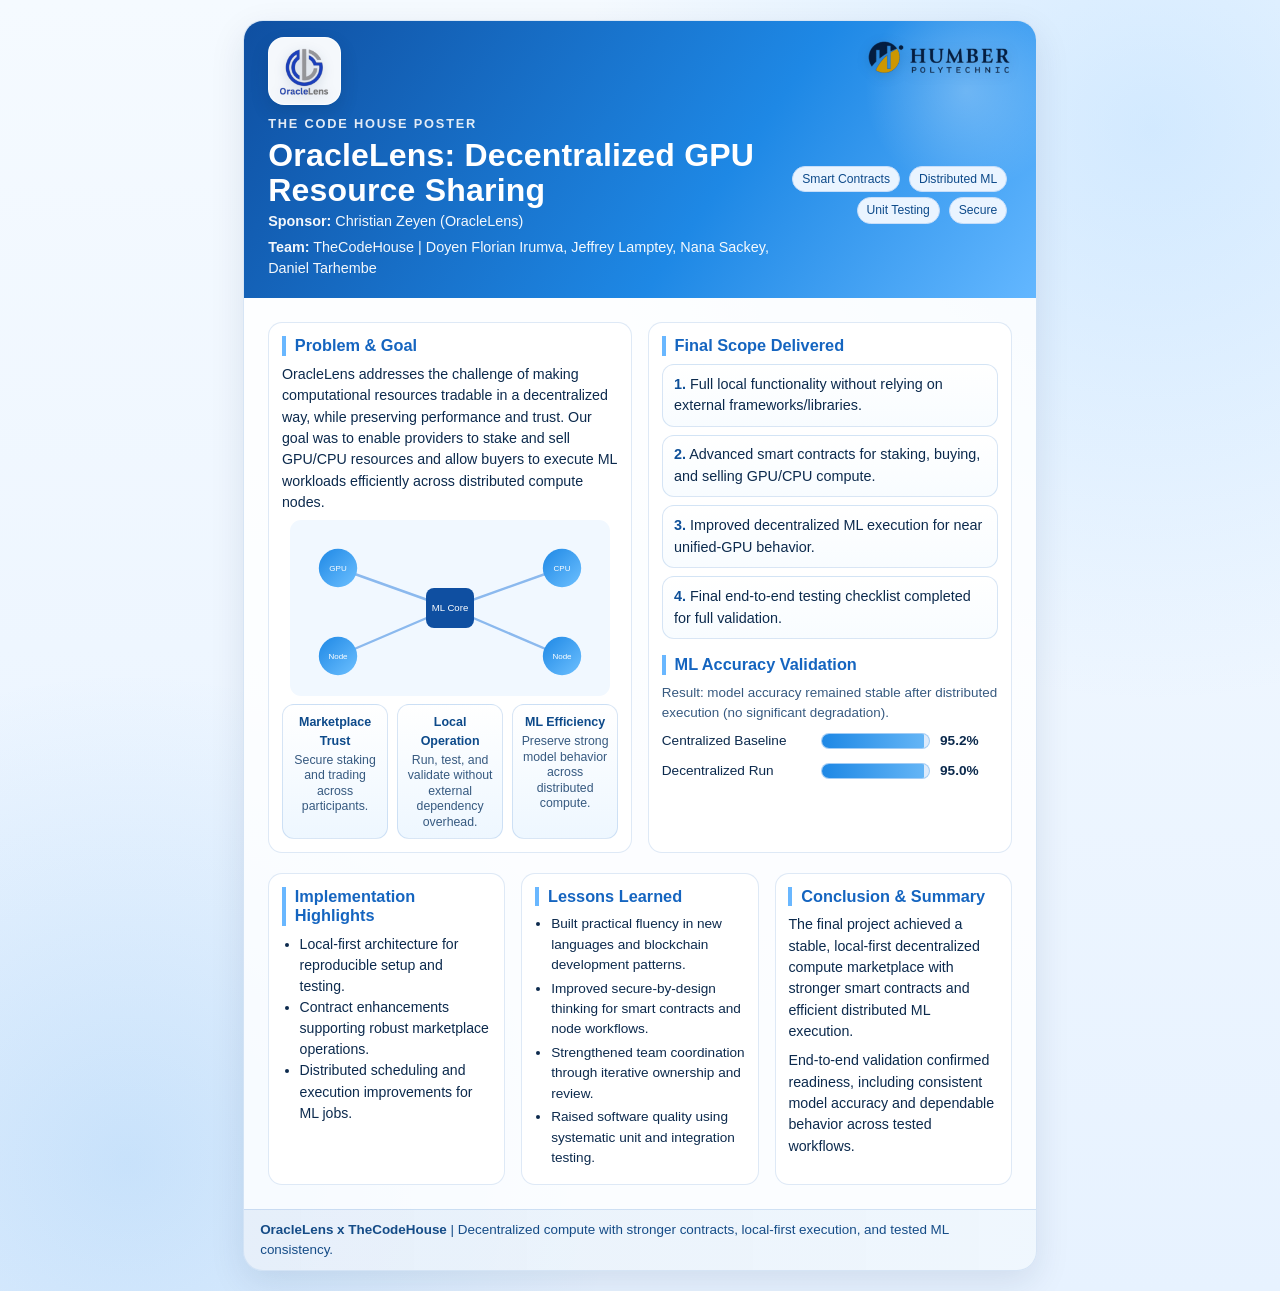
==== commit d60895dc: "poster" ====
--- a/index.html
+++ b/index.html
@@ -1,554 +1,493 @@
-<!doctype html>
+<!DOCTYPE html>
 <html lang="en">
 <head>
-  <meta charset="utf-8" />
-  <meta name="viewport" content="width=device-width, initial-scale=1" />
-  <title>SafeDose Presentation</title>
-  <link rel="icon" type="image/x-icon" href="images/safedose_logo.png">
-  <link href="https://cdn.jsdelivr.net/npm/bootstrap@5.3.3/dist/css/bootstrap.min.css" rel="stylesheet" integrity="sha384-QWTKZyjpPEjISv5WaRU9OFeRpok6YctnYmDr5pNlyT2bRjXh0JMhjY6hW+ALEwIH" crossorigin="anonymous">
-  <link rel="stylesheet" href="https://cdn.jsdelivr.net/npm/bootstrap-icons@1.11.3/font/bootstrap-icons.min.css">
-  <link rel="stylesheet" href="styles/styles.css" />
+  <meta charset="UTF-8" />
+  <meta name="viewport" content="width=device-width, initial-scale=1.0" />
+  <title>OracleLens Project Poster</title>
+  <link
+    href="https://cdn.jsdelivr.net/npm/bootstrap@5.3.3/dist/css/bootstrap.min.css"
+    rel="stylesheet"
+    integrity="sha384-QWTKZyjpPEjISv5WaRU9OFeRpok6YctnYmDr5pNlyT2bRjXh0JMhjY6hW+ALEwIH"
+    crossorigin="anonymous"
+  />
+  <style>
+    :root {
+      --bg-1: #f5faff;
+      --bg-2: #e7f2ff;
+      --ink: #0c2a4d;
+      --ink-soft: #375a80;
+      --primary: #1565c0;
+      --primary-2: #1e88e5;
+      --card: #ffffff;
+      --accent: #69b7ff;
+      --ok: #0f9d58;
+    }
+
+    body {
+      font-family: "Segoe UI", "Trebuchet MS", sans-serif;
+      color: var(--ink);
+      background:
+        radial-gradient(circle at 90% 10%, rgba(105, 183, 255, 0.24), transparent 35%),
+        radial-gradient(circle at 10% 90%, rgba(30, 136, 229, 0.16), transparent 30%),
+        linear-gradient(180deg, var(--bg-1), var(--bg-2));
+    }
+
+    .poster {
+      width: 210mm;
+      min-height: 297mm;
+      max-width: calc(100% - 1.2rem);
+      margin: 1.25rem auto;
+      background: rgba(255, 255, 255, 0.82);
+      border: 1px solid rgba(21, 101, 192, 0.16);
+      border-radius: 20px;
+      box-shadow: 0 12px 35px rgba(12, 42, 77, 0.10);
+      overflow: hidden;
+    }
+
+    .hero {
+      background: linear-gradient(125deg, #0f4fa1 0%, #1e88e5 60%, #63b7ff 100%);
+      color: #fff;
+      padding: 1rem 1.5rem 1.15rem;
+      position: relative;
+      overflow: hidden;
+    }
+
+    .hero-content {
+      position: relative;
+      z-index: 1;
+    }
+
+    .hero-top {
+      display: flex;
+      justify-content: space-between;
+      align-items: flex-start;
+      gap: 1rem;
+      margin-bottom: 0.55rem;
+    }
+
+    .brand-group {
+      display: flex;
+      align-items: center;
+      justify-content: flex-end;
+      gap: 0.75rem;
+      flex-wrap: wrap;
+    }
+
+    .brand-logo {
+      width: auto;
+      object-fit: contain;
+      filter: drop-shadow(0 3px 6px rgba(8, 41, 79, 0.18));
+    }
+
+    .oracle-logo-frame {
+      background: rgba(255, 255, 255, 0.96);
+      border: 1px solid rgba(255, 255, 255, 0.85);
+      border-radius: 16px;
+      padding: 0.45rem 0.55rem;
+      box-shadow: 0 8px 18px rgba(6, 35, 69, 0.16);
+      display: inline-flex;
+      align-items: center;
+      justify-content: center;
+    }
+
+    .oracle-logo {
+      height: 52px;
+    }
+
+    .humber-logo {
+      height: 46px;
+      max-width: 190px;
+    }
+
+    .hero-kicker {
+      font-size: 0.8rem;
+      font-weight: 700;
+      letter-spacing: 0.14em;
+      text-transform: uppercase;
+      opacity: 0.88;
+      margin-bottom: 0.3rem;
+    }
+
+    .hero-main {
+      display: grid;
+      grid-template-columns: minmax(0, 1fr) auto;
+      gap: 1rem;
+      align-items: center;
+    }
+
+    .hero-text {
+      max-width: 680px;
+    }
+
+    .hero::after {
+      content: "";
+      position: absolute;
+      right: -40px;
+      top: -40px;
+      width: 220px;
+      height: 220px;
+      background: radial-gradient(circle, rgba(255, 255, 255, 0.25), transparent 65%);
+      border-radius: 50%;
+    }
+
+    .hero h1 {
+      font-weight: 800;
+      letter-spacing: 0.2px;
+      margin-bottom: 0.25rem;
+      line-height: 1.08;
+      font-size: clamp(1.35rem, 2.6vw, 2rem);
+    }
+
+    .meta {
+      font-size: 0.9rem;
+      opacity: 0.95;
+    }
+
+    .hero-tags {
+      text-align: right;
+      max-width: 220px;
+    }
+
+    .section-title {
+      color: var(--primary);
+      font-weight: 700;
+      font-size: 1.02rem;
+      margin-bottom: 0.5rem;
+      border-left: 4px solid var(--accent);
+      padding-left: 0.55rem;
+    }
+
+    .card-soft {
+      background: var(--card);
+      border: 1px solid rgba(21, 101, 192, 0.14);
+      border-radius: 14px;
+      padding: 0.8rem;
+      height: 100%;
+    }
+
+    .scope-item {
+      background: linear-gradient(180deg, #fff, #f8fcff);
+      border: 1px solid rgba(21, 101, 192, 0.16);
+      border-radius: 12px;
+      padding: 0.55rem 0.7rem;
+      margin-bottom: 0.5rem;
+      font-size: 0.9rem;
+    }
+
+    .scope-item strong {
+      color: #0e4f98;
+    }
+
+    .small-note {
+      color: var(--ink-soft);
+      font-size: 0.84rem;
+    }
+
+    .network-svg {
+      width: 100%;
+      max-width: 320px;
+      display: block;
+      margin: 0.2rem auto 0.55rem;
+    }
+
+    .problem-grid {
+      display: grid;
+      grid-template-columns: repeat(3, minmax(0, 1fr));
+      gap: 0.55rem;
+      margin-top: 0.15rem;
+    }
+
+    .problem-pill {
+      background: linear-gradient(180deg, #ffffff, #eef7ff);
+      border: 1px solid rgba(21, 101, 192, 0.16);
+      border-radius: 12px;
+      padding: 0.5rem;
+      text-align: center;
+    }
+
+    .problem-pill strong {
+      display: block;
+      font-size: 0.78rem;
+      color: #0d4a8a;
+      margin-bottom: 0.14rem;
+    }
+
+    .problem-pill span {
+      display: block;
+      font-size: 0.77rem;
+      color: var(--ink-soft);
+      line-height: 1.25;
+    }
+
+    .bar-chart {
+      display: grid;
+      gap: 0.6rem;
+    }
+
+    .bar-row {
+      display: grid;
+      grid-template-columns: 150px 1fr 58px;
+      align-items: center;
+      gap: 0.6rem;
+      font-size: 0.85rem;
+    }
+
+    .bar-bg {
+      background: #deebfb;
+      height: 16px;
+      border-radius: 999px;
+      overflow: hidden;
+      border: 1px solid rgba(30, 136, 229, 0.30);
+    }
+
+    .bar-fill {
+      height: 100%;
+      background: linear-gradient(90deg, #1e88e5, #64b5f6);
+    }
+
+    .badge-pill {
+      background: #eaf4ff;
+      color: #0d4a8a;
+      border: 1px solid #c8def9;
+      border-radius: 999px;
+      padding: 0.2rem 0.55rem;
+      font-size: 0.76rem;
+      margin-right: 0.3rem;
+      margin-bottom: 0.3rem;
+      display: inline-block;
+    }
+
+    .footer-strip {
+      background: linear-gradient(90deg, rgba(21, 101, 192, 0.08), rgba(30, 136, 229, 0.05));
+      border-top: 1px solid rgba(21, 101, 192, 0.14);
+      padding: 0.6rem 1rem;
+      font-size: 0.84rem;
+      color: #154c87;
+    }
+
+    ul.compact {
+      margin-bottom: 0;
+      padding-left: 1.1rem;
+      font-size: 0.88rem;
+    }
+
+    .tight-list {
+      margin: 0;
+      padding-left: 1rem;
+      font-size: 0.85rem;
+    }
+
+    .tight-list li {
+      margin-bottom: 0.2rem;
+    }
+
+    .fit-text {
+      font-size: 0.89rem;
+      margin-bottom: 0.4rem;
+    }
+
+    @media print {
+      body {
+        background: #fff;
+      }
+
+      .poster {
+        margin: 0;
+        box-shadow: none;
+        border: none;
+        border-radius: 0;
+        width: 210mm;
+        min-height: 297mm;
+        max-width: 210mm;
+      }
+
+      @page {
+        size: A4 portrait;
+        margin: 0;
+      }
+    }
+
+    @media (max-width: 991.98px) {
+      .bar-row {
+        grid-template-columns: 120px 1fr 52px;
+        font-size: 0.8rem;
+      }
+
+      .hero-top,
+      .hero-main {
+        grid-template-columns: 1fr;
+        display: grid;
+        justify-content: initial;
+      }
+
+      .brand-group {
+        gap: 0.8rem;
+        justify-content: flex-start;
+      }
+
+      .hero-tags {
+        text-align: left;
+        max-width: none;
+      }
+
+      .oracle-logo {
+        height: 42px;
+      }
+
+      .humber-logo {
+        height: 38px;
+        max-width: 160px;
+      }
+
+      .problem-grid {
+        grid-template-columns: 1fr;
+      }
+    }
+  </style>
 </head>
 <body>
-  <div class="presentation-shell" id="presentationRoot">
-    <header class="top-nav glass">
-      <div class="brand-wrap">
-        <span class="brand-dot"></span>
-        <div>
-          <h1 class="brand-title mb-0">SafeDose Presentation</h1>
-          <small class="brand-sub">Medication Safety and Adherence Tracker</small>
-        </div>
-      </div>
-
-      <ul class="nav nav-pills section-tabs" id="sectionTabs" role="tablist">
-        <li class="nav-item" role="presentation">
-          <button class="nav-link active" id="tab-story" data-bs-toggle="pill" data-bs-target="#pane-story" type="button" role="tab" aria-controls="pane-story" aria-selected="true">1. Story</button>
-        </li>
-        <li class="nav-item" role="presentation">
-          <button class="nav-link" id="tab-product" data-bs-toggle="pill" data-bs-target="#pane-product" type="button" role="tab" aria-controls="pane-product" aria-selected="false">2. Product</button>
-        </li>
-        <li class="nav-item" role="presentation">
-          <button class="nav-link" id="tab-delivery" data-bs-toggle="pill" data-bs-target="#pane-delivery" type="button" role="tab" aria-controls="pane-delivery" aria-selected="false">3. Delivery</button>
-        </li>
-        <li class="nav-item" role="presentation">
-          <button class="nav-link" id="tab-future" data-bs-toggle="pill" data-bs-target="#pane-future" type="button" role="tab" aria-controls="pane-future" aria-selected="false">4. Future + Q&A</button>
-        </li>
-        <li class="nav-item" role="presentation">
-          <button class="nav-link" id="tab-resources" data-bs-toggle="pill" data-bs-target="#pane-resources" type="button" role="tab" aria-controls="pane-resources" aria-selected="false">5. Resources</button>
-        </li>
-      </ul>
-
-      <div class="top-actions">
-        <button class="btn btn-outline-light btn-sm" id="prevSlideBtn" title="Previous slide (Left Arrow)">
-          <i class="bi bi-arrow-left"></i>
-        </button>
-        <button class="btn btn-outline-light btn-sm" id="nextSlideBtn" title="Next slide (Right Arrow)">
-          <i class="bi bi-arrow-right"></i>
-        </button>
-        <button class="btn btn-warning btn-sm" id="fullscreenBtn" title="Toggle fullscreen">
-          <i class="bi bi-arrows-fullscreen"></i>
-          Fullscreen
-        </button>
+  <main class="poster">
+    <header class="hero">
+      <div class="hero-content">
+        <div class="hero-top">
+          <div class="oracle-logo-frame">
+            <img src="oraclelens logo.png" alt="OracleLens logo" class="brand-logo oracle-logo" />
+          </div>
+          <div class="brand-group">
+            <img src="humber college logo.png" alt="Humber College logo" class="brand-logo humber-logo" />
+          </div>
+        </div>
+        <div class="hero-main">
+          <div class="hero-text">
+            <div class="hero-kicker">The Code House Poster</div>
+            <h1>OracleLens: Decentralized GPU Resource Sharing</h1>
+            <p class="mb-1 meta"><strong>Sponsor:</strong> Christian Zeyen (OracleLens)</p>
+            <p class="mb-0 meta"><strong>Team:</strong> TheCodeHouse | Doyen Florian Irumva, Jeffrey Lamptey, Nana Sackey, Daniel Tarhembe</p>
+          </div>
+          <div class="hero-tags">
+            <span class="badge-pill">Smart Contracts</span>
+            <span class="badge-pill">Distributed ML</span>
+            <span class="badge-pill">Unit Testing</span>
+            <span class="badge-pill">Secure</span>
+          </div>
+        </div>
       </div>
     </header>
 
-    <main class="content-area">
-      <div class="tab-content h-100" id="sectionContent">
-
-        <section class="tab-pane fade show active section-pane" id="pane-story" role="tabpanel" aria-labelledby="tab-story" tabindex="0">
-          <div id="carouselStory" class="carousel slide presentation-carousel" data-bs-interval="false">
-            <div class="carousel-indicators">
-              <button type="button" data-bs-target="#carouselStory" data-bs-slide-to="0" class="active" aria-label="Story slide 1"></button>
-              <button type="button" data-bs-target="#carouselStory" data-bs-slide-to="1" aria-label="Story slide 2"></button>
-              <button type="button" data-bs-target="#carouselStory" data-bs-slide-to="2" aria-label="Story slide 3"></button>
+    <section class="p-3 p-lg-4">
+      <div class="row g-3">
+        <div class="col-lg-6">
+          <div class="card-soft">
+            <h2 class="section-title">Problem & Goal</h2>
+            <p class="fit-text">
+              OracleLens addresses the challenge of making computational resources tradable in a decentralized way, while preserving performance and trust.
+              Our goal was to enable providers to stake and sell GPU/CPU resources and allow buyers to execute ML workloads efficiently across distributed compute nodes.
+            </p>
+            <svg class="network-svg" viewBox="0 0 400 220" xmlns="http://www.w3.org/2000/svg" role="img" aria-label="Decentralized compute network illustration">
+              <defs>
+                <linearGradient id="g1" x1="0" y1="0" x2="1" y2="1">
+                  <stop offset="0%" stop-color="#1e88e5" />
+                  <stop offset="100%" stop-color="#6dc0ff" />
+                </linearGradient>
+              </defs>
+              <rect x="0" y="0" width="400" height="220" rx="14" fill="#f1f8ff" />
+              <line x1="60" y1="60" x2="200" y2="110" stroke="#8bb9ee" stroke-width="3" />
+              <line x1="340" y1="60" x2="200" y2="110" stroke="#8bb9ee" stroke-width="3" />
+              <line x1="60" y1="170" x2="200" y2="110" stroke="#8bb9ee" stroke-width="3" />
+              <line x1="340" y1="170" x2="200" y2="110" stroke="#8bb9ee" stroke-width="3" />
+              <circle cx="60" cy="60" r="24" fill="url(#g1)" />
+              <circle cx="340" cy="60" r="24" fill="url(#g1)" />
+              <circle cx="60" cy="170" r="24" fill="url(#g1)" />
+              <circle cx="340" cy="170" r="24" fill="url(#g1)" />
+              <rect x="170" y="85" width="60" height="50" rx="10" fill="#0f4fa1" />
+              <text x="200" y="114" text-anchor="middle" fill="#ffffff" font-size="12" font-family="Segoe UI, sans-serif">ML Core</text>
+              <text x="60" y="64" text-anchor="middle" fill="#fff" font-size="10" font-family="Segoe UI, sans-serif">GPU</text>
+              <text x="340" y="64" text-anchor="middle" fill="#fff" font-size="10" font-family="Segoe UI, sans-serif">CPU</text>
+              <text x="60" y="174" text-anchor="middle" fill="#fff" font-size="10" font-family="Segoe UI, sans-serif">Node</text>
+              <text x="340" y="174" text-anchor="middle" fill="#fff" font-size="10" font-family="Segoe UI, sans-serif">Node</text>
+            </svg>
+            <div class="problem-grid">
+              <div class="problem-pill">
+                <strong>Marketplace Trust</strong>
+                <span>Secure staking and trading across participants.</span>
+              </div>
+              <div class="problem-pill">
+                <strong>Local Operation</strong>
+                <span>Run, test, and validate without external dependency overhead.</span>
+              </div>
+              <div class="problem-pill">
+                <strong>ML Efficiency</strong>
+                <span>Preserve strong model behavior across distributed compute.</span>
+              </div>
             </div>
-
-            <div class="carousel-inner">
-              <article class="carousel-item active">
-                <div class="slide-card hero" style="--bg:url('https://images.unsplash.com/photo-1666214279457-b2f7b7d0a9a9?auto=format&fit=crop&w=1800&q=80')">
-                  <div class="slide-overlay"></div>
-                  <div class="slide-content">
-                    <span class="badge text-bg-light mb-3">Slide 1</span>
-                    <h2>SafeDose</h2>
-                    <p class="lead">Medication Safety and Adherence Tracker</p>
-                    <div class="row g-3 mt-2">
-                      <div class="col-md-6">
-                        <div class="mini-panel">
-                          <h3>Mission</h3>
-                          <p>Help patients take the right medication at the right time, safely.</p>
-                        </div>
-                      </div>
-                      <div class="col-md-6">
-                        <div class="mini-panel">
-                          <h3>Vision</h3>
-                          <p>Build a connected medication-care ecosystem for patients, caregivers, and healthcare teams.</p>
-                        </div>
-                      </div>
-                    </div>
-                    <p class="team-line mt-3">Ravindar (UI/Docs) • Jahnavi (Backend/Auth) • Doyen (DB/DevOps)</p>
-                  </div>
-                </div>
-              </article>
-
-              <article class="carousel-item">
-                <div class="slide-card split" style="--bg:url('https://images.unsplash.com/photo-1631815588090-d4bfec5b1ccb?auto=format&fit=crop&w=1800&q=80')">
-                  <div class="slide-overlay"></div>
-                  <div class="slide-content narrow">
-                    <span class="badge text-bg-info mb-3">Slide 2</span>
-                    <h2>The Problem</h2>
-                    <ul>
-                      <li>Medication non-adherence remains a major healthcare risk.</li>
-                      <li>Reminders, safety checks, and caregiver visibility are fragmented across tools.</li>
-                      <li>Families and care teams need shared, real-time medication context.</li>
-                    </ul>
-                    <div class="callout">This is not only a UX issue; it is a system efficiency and patient safety issue.</div>
-                  </div>
-                </div>
-              </article>
-
-              <article class="carousel-item">
-                <div class="slide-card split" style="--bg:url('https://images.unsplash.com/photo-1584982751601-97dcc096659c?auto=format&fit=crop&w=1800&q=80')">
-                  <div class="slide-overlay"></div>
-                  <div class="slide-content narrow">
-                    <span class="badge text-bg-primary mb-3">Slide 3</span>
-                    <h2>The Opportunity</h2>
-                    <ul>
-                      <li>Growing chronic care demand increases medication complexity.</li>
-                      <li>Digital health adoption is accelerating in home-care settings.</li>
-                      <li>There is room for integrated adherence + safety + collaboration.</li>
-                    </ul>
-                  </div>
-                </div>
-              </article>
-
-
+          </div>
+        </div>
+
+        <div class="col-lg-6">
+          <div class="card-soft">
+            <h2 class="section-title">Final Scope Delivered</h2>
+            <div class="scope-item"><strong>1.</strong> Full local functionality without relying on external frameworks/libraries.</div>
+            <div class="scope-item"><strong>2.</strong> Advanced smart contracts for staking, buying, and selling GPU/CPU compute.</div>
+            <div class="scope-item"><strong>3.</strong> Improved decentralized ML execution for near unified-GPU behavior.</div>
+            <div class="scope-item"><strong>4.</strong> Final end-to-end testing checklist completed for full validation.</div>
+
+            <h3 class="section-title mt-3">ML Accuracy Validation</h3>
+            <p class="small-note mb-2">Result: model accuracy remained stable after distributed execution (no significant degradation).</p>
+            <div class="bar-chart" aria-label="ML model accuracy comparison">
+              <div class="bar-row">
+                <span>Centralized Baseline</span>
+                <div class="bar-bg"><div class="bar-fill" style="width: 95.2%;"></div></div>
+                <strong>95.2%</strong>
+              </div>
+              <div class="bar-row">
+                <span>Decentralized Run</span>
+                <div class="bar-bg"><div class="bar-fill" style="width: 95.0%;"></div></div>
+                <strong>95.0%</strong>
+              </div>
             </div>
-            <button class="carousel-control-prev" type="button" data-bs-target="#carouselStory" data-bs-slide="prev" aria-label="Previous story slide">
-              <span class="carousel-control-prev-icon" aria-hidden="true"></span>
-            </button>
-            <button class="carousel-control-next" type="button" data-bs-target="#carouselStory" data-bs-slide="next" aria-label="Next story slide">
-              <span class="carousel-control-next-icon" aria-hidden="true"></span>
-            </button>
-          </div>
-        </section>
-
-        <section class="tab-pane fade section-pane" id="pane-product" role="tabpanel" aria-labelledby="tab-product" tabindex="0">
-          <div id="carouselProduct" class="carousel slide presentation-carousel" data-bs-interval="false">
-            <div class="carousel-indicators">
-              <button type="button" data-bs-target="#carouselProduct" data-bs-slide-to="0" class="active" aria-label="Product slide 1"></button>
-              <button type="button" data-bs-target="#carouselProduct" data-bs-slide-to="1" aria-label="Product slide 2"></button>
-              <button type="button" data-bs-target="#carouselProduct" data-bs-slide-to="2" aria-label="Product slide 3"></button>
-              <button type="button" data-bs-target="#carouselProduct" data-bs-slide-to="3" aria-label="Product slide 4"></button>
-              <button type="button" data-bs-target="#carouselProduct" data-bs-slide-to="4" aria-label="Product slide 5"></button>
-              <button type="button" data-bs-target="#carouselProduct" data-bs-slide-to="5" aria-label="Product slide 6"></button>
-            </div>
-            <div class="carousel-inner">
-              <article class="carousel-item active">
-                <div class="slide-card" style="--bg:url('https://images.unsplash.com/photo-1576091160399-112ba8d25d1d?auto=format&fit=crop&w=1800&q=80')">
-                  <div class="slide-overlay"></div>
-                  <div class="slide-content">
-                    <span class="badge text-bg-warning mb-3">Slide 4</span>
-                    <h2>Solution + Architecture</h2>
-                    <div class="chip-grid">
-                      <span class="chip">Next.js Frontend</span>
-                      <span class="chip">Node.js + Express APIs</span>
-                      <span class="chip">MongoDB Data Layer</span>
-                      <span class="chip">Google Gemini (Chat + TTS)</span>
-                      <span class="chip">OpenFDA Integration</span>
-                      <span class="chip">Push + Email Reminders</span>
-                      <span class="chip">Docker + Kubernetes + GCP-ready</span>
-                    </div>
-                    <p class="mt-3">Modular architecture for scalability and role-based security boundaries.</p>
-                  </div>
-                </div>
-              </article>
-
-              <article class="carousel-item">
-                <div class="slide-card" style="--bg:url('https://images.unsplash.com/photo-1576671081837-49000212a370?auto=format&fit=crop&w=1800&q=80')">
-                  <div class="slide-overlay"></div>
-                  <div class="demo-gallery screenshot-page">
-                    <div class="demo-info">
-                      <span class="badge text-bg-secondary mb-2">Screenshots</span>
-                      <h2>Application Screens</h2>
-                      <p>Admin first, then patient and caregiver dashboards, followed by the rest of the key product views.</p>
-                    </div>
-                    <div class="screenshot-stack">
-                      <figure class="screenshot-card">
-                        <img src="images/screenshots/Admin%20Dashboard.png" alt="Admin dashboard screen" loading="lazy">
-                      </figure>
-                      <figure class="screenshot-card">
-                        <img src="images/screenshots/Patient%20Dashboard.png" alt="Patient dashboard screen" loading="lazy">
-                      </figure>
-                      <figure class="screenshot-card">
-                        <img src="images/screenshots/Caregiver%20Dashboard.png" alt="Caregiver dashboard screen" loading="lazy">
-                      </figure>
-                      <figure class="screenshot-card">
-                        <img src="images/screenshots/Medications.png" alt="Medications screen" loading="lazy">
-                      </figure>
-                      <figure class="screenshot-card">
-                        <img src="images/screenshots/Adherence.png" alt="Adherence screen" loading="lazy">
-                      </figure>
-                      <figure class="screenshot-card">
-                        <img src="images/screenshots/Adherence%202.png" alt="Adherence analytics screen" loading="lazy">
-                      </figure>
-                      <figure class="screenshot-card">
-                        <img src="images/screenshots/Caregivers.png" alt="Caregivers list screen" loading="lazy">
-                      </figure>
-                      <figure class="screenshot-card">
-                        <img src="images/screenshots/Profile.png" alt="Profile screen" loading="lazy">
-                      </figure>
-                      <figure class="screenshot-card">
-                        <img src="images/screenshots/Drug%20Directory.png" alt="Drug directory screen" loading="lazy">
-                      </figure>
-                      <figure class="screenshot-card">
-                        <img src="images/screenshots/Safty%20center.png" alt="Safety center screen" loading="lazy">
-                      </figure>
-                      <figure class="screenshot-card">
-                        <img src="images/screenshots/ScreSchedule.png" alt="Medication schedule screen" loading="lazy">
-                      </figure>
-                    </div>
-                  </div>
-                </div>
-              </article>
-
-              <article class="carousel-item">
-                <div class="slide-card" style="--bg:url('https://images.unsplash.com/photo-1666887360742-974779b94944?auto=format&fit=crop&w=1800&q=80')">
-                  <div class="slide-overlay"></div>
-                  <div class="demo-split">
-                    <div class="demo-info">
-                      <span class="badge text-bg-danger mb-2">Demo 1 of 4</span>
-                      <h2>Patient &amp; Caregiver Dashboards</h2>
-                      <ul>
-                        <li>Patient login, dashboard and medication schedule</li>
-                        <li>Mark doses taken and review adherence trends</li>
-                        <li>Caregiver dashboard and assigned patient roster</li>
-                        <li>Caregiver medication management and adherence monitoring</li>
-                      </ul>
-                    </div>
-                    <div class="demo-video-wrap">
-                      <video class="demo-video" controls preload="metadata" playsinline data-autoplay="true">
-                        <source src="videos/Patient%20caregiver%20dashboards.mp4" type="video/mp4">
-                      </video>
-                    </div>
-                  </div>
-                </div>
-              </article>
-
-              <article class="carousel-item">
-                <div class="slide-card" style="--bg:url('https://images.unsplash.com/photo-1631549916768-4119b2e5f926?auto=format&fit=crop&w=1800&q=80')">
-                  <div class="slide-overlay"></div>
-                  <div class="demo-split">
-                    <div class="demo-info">
-                      <span class="badge text-bg-info mb-2">Demo 2 of 4</span>
-                      <h2>Caregiver &amp; Admin Linking</h2>
-                      <ul>
-                        <li>Patient sends a caregiver request</li>
-                        <li>Caregiver accepts the request and gains access</li>
-                        <li>Admin reviews and manages user accounts</li>
-                        <li>Role-based access control in action</li>
-                      </ul>
-                    </div>
-                    <div class="demo-video-wrap">
-                      <video class="demo-video" controls preload="metadata" playsinline data-autoplay="true">
-                        <source src="videos/Patient%20Caregiver%20linking.mp4" type="video/mp4">
-                      </video>
-                    </div>
-                  </div>
-                </div>
-              </article>
-
-              <article class="carousel-item">
-                <div class="slide-card" style="--bg:url('https://images.unsplash.com/photo-1584982751601-97dcc096659c?auto=format&fit=crop&w=1800&q=80')">
-                  <div class="slide-overlay"></div>
-                  <div class="demo-split">
-                    <div class="demo-info">
-                      <span class="badge text-bg-warning mb-2">Demo 3 of 4</span>
-                      <h2>Chatbot + Admin Features</h2>
-                      <ul>
-                        <li>AI chat in FDA mode and My Records mode</li>
-                        <li>Text-to-speech for inclusive accessibility</li>
-                        <li>Admin approves or rejects caregiver applications</li>
-                        <li>Additional admin controls and user management</li>
-                      </ul>
-                    </div>
-                    <div class="demo-video-wrap">
-                      <video class="demo-video" controls preload="metadata" playsinline data-autoplay="true">
-                        <source src="videos/Chat%20bot.mp4" type="video/mp4">
-                      </video>
-                    </div>
-                  </div>
-                </div>
-              </article>
-
-              <article class="carousel-item">
-                <div class="slide-card" style="--bg:url('https://images.unsplash.com/photo-1454165804606-c3d57bc86b40?auto=format&fit=crop&w=1800&q=80')">
-                  <div class="slide-overlay"></div>
-                  <div class="demo-split">
-                    <div class="demo-info">
-                      <span class="badge text-bg-success mb-2">Demo 4 of 4</span>
-                      <h2>Registration Workflow</h2>
-                      <ul>
-                        <li>Account registration path for new users</li>
-                        <li>Role-specific onboarding steps</li>
-                        <li>Validation and secure account creation</li>
-                        <li>Smooth entry into the right dashboard after signup</li>
-                      </ul>
-                    </div>
-                    <div class="demo-video-wrap">
-                      <video class="demo-video" controls preload="metadata" playsinline data-autoplay="true">
-                        <source src="videos/Registration%20Workflow.mp4" type="video/mp4">
-                      </video>
-                    </div>
-                  </div>
-                </div>
-              </article>
-
-            </div>
-            <button class="carousel-control-prev" type="button" data-bs-target="#carouselProduct" data-bs-slide="prev" aria-label="Previous product slide">
-              <span class="carousel-control-prev-icon" aria-hidden="true"></span>
-            </button>
-            <button class="carousel-control-next" type="button" data-bs-target="#carouselProduct" data-bs-slide="next" aria-label="Next product slide">
-              <span class="carousel-control-next-icon" aria-hidden="true"></span>
-            </button>
-          </div>
-        </section>
-
-        <section class="tab-pane fade section-pane" id="pane-delivery" role="tabpanel" aria-labelledby="tab-delivery" tabindex="0">
-          <div id="carouselDelivery" class="carousel slide presentation-carousel" data-bs-interval="false">
-            <div class="carousel-indicators">
-              <button type="button" data-bs-target="#carouselDelivery" data-bs-slide-to="0" class="active" aria-label="Delivery slide 1"></button>
-              <button type="button" data-bs-target="#carouselDelivery" data-bs-slide-to="1" aria-label="Delivery slide 2"></button>
-              <button type="button" data-bs-target="#carouselDelivery" data-bs-slide-to="2" aria-label="Delivery slide 3"></button>
-            </div>
-            <div class="carousel-inner">
-              <article class="carousel-item active">
-                <div class="slide-card" style="--bg:url('https://images.unsplash.com/photo-1551076805-e1869033e561?auto=format&fit=crop&w=1800&q=80')">
-                  <div class="slide-overlay"></div>
-                  <div class="slide-content">
-                    <span class="badge text-bg-primary mb-3">Slide 8</span>
-                    <h2>How We Built It (3-Member Team)</h2>
-                    <div class="row g-3 mt-2">
-                      <div class="col-md-4"><div class="mini-panel"><h4>Ravindar</h4><p>UI flows, forms, presentation and docs polish.</p></div></div>
-                      <div class="col-md-4"><div class="mini-panel"><h4>Jahnavi</h4><p>Auth, role APIs, medication and adherence backend routes.</p></div></div>
-                      <div class="col-md-4"><div class="mini-panel"><h4>Doyen</h4><p>Data modeling, analytics consistency, deployment and ops.</p></div></div>
-                    </div>
-                  </div>
-                </div>
-              </article>
-
-              <article class="carousel-item">
-                <div class="slide-card" style="--bg:url('https://images.unsplash.com/photo-1523240795612-9a054b0db644?auto=format&fit=crop&w=1800&q=80')">
-                  <div class="slide-overlay"></div>
-                  <div class="slide-content">
-                    <span class="badge text-bg-success mb-3">Slide 9</span>
-                    <h2>Completion Snapshot</h2>
-                    <div class="row g-3">
-                      <div class="col-md-6">
-                        <div class="mini-panel">
-                          <h4>Fully Working</h4>
-                          <ul>
-                            <li>Role-based auth and dashboards</li>
-                            <li>Medication lifecycle workflows</li>
-                            <li>Caregiver assignment and monitoring</li>
-                            <li>Adherence analytics and nightly capture</li>
-                            <li>Chat + TTS + reminder stack</li>
-                          </ul>
-                        </div>
-                      </div>
-                      <div class="col-md-6">
-                        <div class="mini-panel">
-                          <h4>Final Focus</h4>
-                          <ul>
-                            <li>Interaction lifecycle completion</li>
-                            <li>Final regression hardening</li>
-                            <li>Consolidated project documentation</li>
-                          </ul>
-                        </div>
-                      </div>
-                    </div>
-                  </div>
-                </div>
-              </article>
-
-              <article class="carousel-item">
-                <div class="slide-card" style="--bg:url('https://images.unsplash.com/photo-1454165804606-c3d57bc86b40?auto=format&fit=crop&w=1800&q=80')">
-                  <div class="slide-overlay"></div>
-                  <div class="slide-content">
-                    <span class="badge text-bg-dark mb-3">Slide 10</span>
-                    <h2>Competitive Positioning</h2>
-                    <div class="table-responsive">
-                      <table class="comp-table">
-                        <thead>
-                          <tr>
-                            <th>Feature</th>
-                            <th>SafeDose</th>
-                            <th>Typical Reminder Apps</th>
-                            <th>Pharmacy Portals</th>
-                            <th>Generic Health Trackers</th>
-                          </tr>
-                        </thead>
-                        <tbody>
-                          <tr><td>AI medication assistant</td><td class="check">Yes</td><td class="cross">No</td><td class="limited">Limited</td><td class="cross">No</td></tr>
-                          <tr><td>Caregiver integration</td><td class="check">Yes</td><td class="limited">Limited</td><td class="cross">No</td><td class="limited">Limited</td></tr>
-                          <tr><td>Real-time adherence tracking</td><td class="check">Yes</td><td class="limited">Basic</td><td class="limited">Limited</td><td class="limited">Basic</td></tr>
-                          <tr><td>FDA-linked drug context</td><td class="check">Yes</td><td class="cross">No</td><td class="limited">Limited</td><td class="cross">No</td></tr>
-                          <tr><td>Role-based collaboration</td><td class="check">Yes</td><td class="cross">No</td><td class="limited">Limited</td><td class="cross">No</td></tr>
-                        </tbody>
-                      </table>
-                    </div>
-                    <p class="callout mt-3" style="border-left-color:#f2b14e;">SafeDose is a connected care platform, not just a reminder timer.</p>
-                  </div>
-                </div>
-              </article>
-            </div>
-            <button class="carousel-control-prev" type="button" data-bs-target="#carouselDelivery" data-bs-slide="prev" aria-label="Previous delivery slide">
-              <span class="carousel-control-prev-icon" aria-hidden="true"></span>
-            </button>
-            <button class="carousel-control-next" type="button" data-bs-target="#carouselDelivery" data-bs-slide="next" aria-label="Next delivery slide">
-              <span class="carousel-control-next-icon" aria-hidden="true"></span>
-            </button>
-          </div>
-        </section>
-
-        <section class="tab-pane fade section-pane" id="pane-future" role="tabpanel" aria-labelledby="tab-future" tabindex="0">
-          <div id="carouselFuture" class="carousel slide presentation-carousel" data-bs-interval="false">
-            <div class="carousel-indicators">
-              <button type="button" data-bs-target="#carouselFuture" data-bs-slide-to="0" class="active" aria-label="Future slide 1"></button>
-              <button type="button" data-bs-target="#carouselFuture" data-bs-slide-to="1" aria-label="Future slide 2"></button>
-              <button type="button" data-bs-target="#carouselFuture" data-bs-slide-to="2" aria-label="Future slide 3"></button>
-            </div>
-            <div class="carousel-inner">
-              <article class="carousel-item active">
-                <div class="slide-card" style="--bg:url('https://images.unsplash.com/photo-1526256262350-7da7584cf5eb?auto=format&fit=crop&w=1800&q=80')">
-                  <div class="slide-overlay"></div>
-                  <div class="slide-content">
-                    <span class="badge text-bg-info mb-3">Slide 11</span>
-                    <h2>Roadmap</h2>
-                    <div class="row g-3">
-                      <div class="col-md-4"><div class="mini-panel"><h4>Short-term</h4><p>Mobile packaging, stronger AI personalization, multilingual support.</p></div></div>
-                      <div class="col-md-4"><div class="mini-panel"><h4>Mid-term</h4><p>Pharmacy/hospital integrations, wearable sync, richer caregiver analytics.</p></div></div>
-                      <div class="col-md-4"><div class="mini-panel"><h4>Long-term</h4><p>Predictive adherence modeling and provider partnerships.</p></div></div>
-                    </div>
-                  </div>
-                </div>
-              </article>
-
-              <article class="carousel-item">
-                <div class="slide-card" style="--bg:url('https://images.unsplash.com/photo-1530026186672-2cd00ffc50fe?auto=format&fit=crop&w=1800&q=80')">
-                  <div class="slide-overlay"></div>
-                  <div class="slide-content impact-slide">
-                    <span class="badge text-bg-light mb-3">Slide 12</span>
-                    <h2>Impact + Closing</h2>
-                    <ul class="impact-list">
-                      <li>Improve medication adherence and patient outcomes</li>
-                      <li>Reduce avoidable costs linked to missed doses and poor coordination</li>
-                      <li>Support families and caregivers with clear, shared visibility</li>
-                      <li>We are ready to scale with pilot partners and deeper clinical integrations</li>
-                    </ul>
-                    <a class="btn btn-warning btn-lg mt-3" href="https://safe-dose.org/" target="_blank" rel="noopener noreferrer">Visit safe-dose.org</a>
-                    <div class="thanks-block mt-4">
-                      <h4>Special Thanks</h4>
-                      <p>To our Professor Shadad, Panel, classmates, and course team at Humber Polytechnic for their guidance and support throughout this project.</p>
-                    </div>
-                  </div>
-                </div>
-              </article>
-
-              <article class="carousel-item">
-                <div class="slide-card qa" style="--bg:url('https://images.unsplash.com/photo-1531988042231-d39a9cc12a9a?auto=format&fit=crop&w=1800&q=80')">
-                  <div class="slide-overlay"></div>
-                  <div class="slide-content center">
-                    <span class="badge text-bg-warning mb-3">Q&A</span>
-                    <h2>Questions?</h2>
-                    <p>Scan to open SafeDose:</p>
-                    <img
-                      class="qr-img"
-                      src="https://api.qrserver.com/v1/create-qr-code/?size=320x320&data=https%3A%2F%2Fsafe-dose.org%2F"
-                      alt="QR code linking to safe-dose.org"
-                      loading="lazy"
-                    />
-                    <p class="mt-3 mb-0"><a href="https://safe-dose.org/" target="_blank" rel="noopener noreferrer">https://safe-dose.org/</a></p>
-                  </div>
-                </div>
-              </article>
-            </div>
-            <button class="carousel-control-prev" type="button" data-bs-target="#carouselFuture" data-bs-slide="prev" aria-label="Previous future slide">
-              <span class="carousel-control-prev-icon" aria-hidden="true"></span>
-            </button>
-            <button class="carousel-control-next" type="button" data-bs-target="#carouselFuture" data-bs-slide="next" aria-label="Next future slide">
-              <span class="carousel-control-next-icon" aria-hidden="true"></span>
-            </button>
-          </div>
-        </section>
-
-        <section class="tab-pane fade section-pane" id="pane-resources" role="tabpanel" aria-labelledby="tab-resources" tabindex="0">
-          <div id="carouselResources" class="carousel slide presentation-carousel" data-bs-interval="false">
-            <div class="carousel-indicators">
-              <button type="button" data-bs-target="#carouselResources" data-bs-slide-to="0" class="active" aria-label="Resources slide 1"></button>
-            </div>
-            <div class="carousel-inner">
-              <article class="carousel-item active">
-                <div class="slide-card" style="--bg:url('https://images.unsplash.com/photo-1552664730-d307ca884978?auto=format&fit=crop&w=1800&q=80')">
-                  <div class="slide-overlay"></div>
-                  <div class="slide-content center resources-content">
-                    <span class="badge text-bg-secondary mb-3">Project Resources</span>
-                    <h2>Documentation & Links</h2>
-                    <div class="resources-grid">
-                      <a href="https://github.com/Ravindar274/safedose-startup.git" target="_blank" rel="noopener noreferrer" class="resource-card">
-                        <div class="resource-icon"><i class="bi bi-github"></i></div>
-                        <h4>GitHub Repository</h4>
-                        <p>Source code and project files</p>
-                      </a>
-                      <a href="https://www.figma.com/design/MtNdHZBb2VOyhHfTUfN2AN/SafeDose?node-id=3-122&t=53lVp3wyniXHXHGG-1" target="_blank" rel="noopener noreferrer" class="resource-card">
-                        <div class="resource-icon"><i class="bi bi-palette"></i></div>
-                        <h4>Figma Design</h4>
-                        <p>UI and UX mockups</p>
-                      </a>
-                      <a href="database/index.html" target="_blank" class="resource-card">
-                        <div class="resource-icon"><i class="bi bi-diagram-3"></i></div>
-                        <h4>Database Design</h4>
-                        <p>Schema and relationships</p>
-                      </a>
-                      <a href="C4/index.html" target="_blank" class="resource-card">
-                        <div class="resource-icon"><i class="bi bi-boxes"></i></div>
-                        <h4>C4 Architecture</h4>
-                        <p>System architecture diagram</p>
-                      </a>
-                      <a href="https://documenter.getpostman.com/view/50587900/2sBXqFNhud" target="_blank" rel="noopener noreferrer" class="resource-card">
-                        <div class="resource-icon"><i class="bi bi-lightning"></i></div>
-                        <h4>Published Postman</h4>
-                        <p>Hosted API documentation</p>
-                      </a>
-                    </div>
-                    <p class="resources-note">Open any resource in a new tab.</p>
-                  </div>
-                </div>
-              </article>
-            </div>
-            <button class="carousel-control-prev" type="button" data-bs-target="#carouselResources" data-bs-slide="prev" aria-label="Previous resources slide">
-              <span class="carousel-control-prev-icon" aria-hidden="true"></span>
-            </button>
-            <button class="carousel-control-next" type="button" data-bs-target="#carouselResources" data-bs-slide="next" aria-label="Next resources slide">
-              <span class="carousel-control-next-icon" aria-hidden="true"></span>
-            </button>
-          </div>
-        </section>
+          </div>
+        </div>
       </div>
-    </main>
-
-    <footer class="bottom-status glass">
-      <div class="status-left">
-        <span id="sectionLabel">Section 1 / 5</span>
-        <span class="divider-dot"></span>
-        <span id="slideLabel">Slide 1</span>
+
+      <div class="row g-3 mt-1">
+        <div class="col-md-4">
+          <div class="card-soft">
+            <h2 class="section-title">Implementation Highlights</h2>
+            <ul class="compact">
+              <li>Local-first architecture for reproducible setup and testing.</li>
+              <li>Contract enhancements supporting robust marketplace operations.</li>
+              <li>Distributed scheduling and execution improvements for ML jobs.</li>
+            </ul>
+          </div>
+        </div>
+        <div class="col-md-4">
+          <div class="card-soft">
+            <h2 class="section-title">Lessons Learned</h2>
+            <ul class="tight-list">
+              <li>Built practical fluency in new languages and blockchain development patterns.</li>
+              <li>Improved secure-by-design thinking for smart contracts and node workflows.</li>
+              <li>Strengthened team coordination through iterative ownership and review.</li>
+              <li>Raised software quality using systematic unit and integration testing.</li>
+            </ul>
+          </div>
+        </div>
+        <div class="col-md-4">
+          <div class="card-soft">
+            <h2 class="section-title">Conclusion & Summary</h2>
+            <p class="fit-text mb-2">
+              The final project achieved a stable, local-first decentralized compute marketplace with stronger smart contracts and efficient distributed ML execution.
+            </p>
+            <p class="fit-text mb-0">
+              End-to-end validation confirmed readiness, including consistent model accuracy and dependable behavior across tested workflows.
+            </p>
+          </div>
+        </div>
       </div>
-      <div class="status-right">
-        <small>Keyboard: Left/Right = slides, Up/Down = section tabs, F = fullscreen</small>
-      </div>
+    </section>
+
+    <footer class="footer-strip">
+      <strong>OracleLens x TheCodeHouse</strong> | Decentralized compute with stronger contracts, local-first execution, and tested ML consistency.
     </footer>
-  </div>
-
-  <script src="https://cdn.jsdelivr.net/npm/bootstrap@5.3.3/dist/js/bootstrap.bundle.min.js" integrity="sha384-YvpcrYf0tY3lHB60NNkmXc5s9fDVZLESaAA55NDzOxhy9GkcIdslK1eN7N6jIeHz" crossorigin="anonymous"></script>
-  <script src="script.js"></script>
+  </main>
 </body>
 </html>
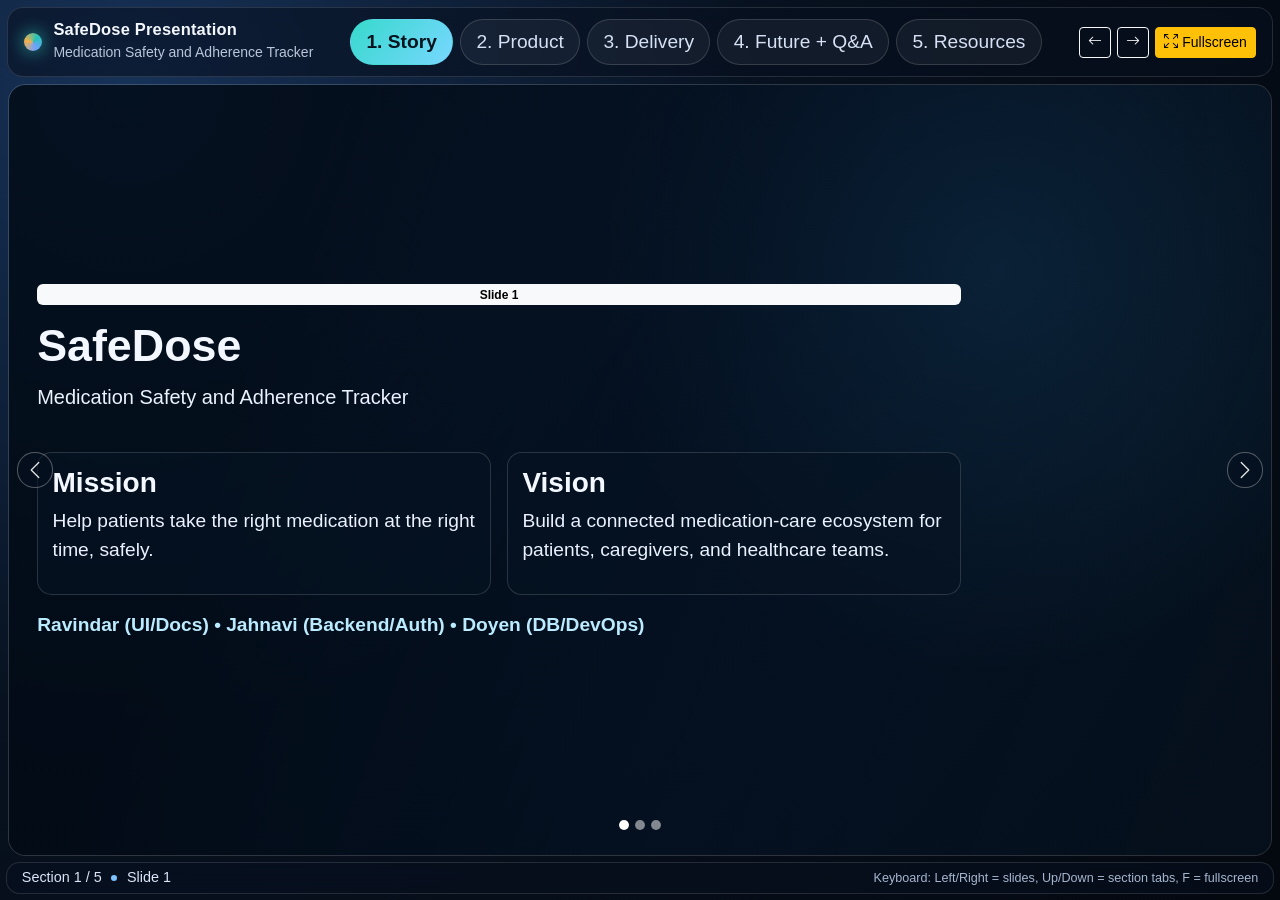
==== commit cfb4c429: "Revert "poster" This reverts commit d60895dcf930bed420116dcb9db8c8ae8beff840." ====
--- a/index.html
+++ b/index.html
@@ -1,493 +1,554 @@
-<!DOCTYPE html>
+<!doctype html>
 <html lang="en">
 <head>
-  <meta charset="UTF-8" />
-  <meta name="viewport" content="width=device-width, initial-scale=1.0" />
-  <title>OracleLens Project Poster</title>
-  <link
-    href="https://cdn.jsdelivr.net/npm/bootstrap@5.3.3/dist/css/bootstrap.min.css"
-    rel="stylesheet"
-    integrity="sha384-QWTKZyjpPEjISv5WaRU9OFeRpok6YctnYmDr5pNlyT2bRjXh0JMhjY6hW+ALEwIH"
-    crossorigin="anonymous"
-  />
-  <style>
-    :root {
-      --bg-1: #f5faff;
-      --bg-2: #e7f2ff;
-      --ink: #0c2a4d;
-      --ink-soft: #375a80;
-      --primary: #1565c0;
-      --primary-2: #1e88e5;
-      --card: #ffffff;
-      --accent: #69b7ff;
-      --ok: #0f9d58;
-    }
-
-    body {
-      font-family: "Segoe UI", "Trebuchet MS", sans-serif;
-      color: var(--ink);
-      background:
-        radial-gradient(circle at 90% 10%, rgba(105, 183, 255, 0.24), transparent 35%),
-        radial-gradient(circle at 10% 90%, rgba(30, 136, 229, 0.16), transparent 30%),
-        linear-gradient(180deg, var(--bg-1), var(--bg-2));
-    }
-
-    .poster {
-      width: 210mm;
-      min-height: 297mm;
-      max-width: calc(100% - 1.2rem);
-      margin: 1.25rem auto;
-      background: rgba(255, 255, 255, 0.82);
-      border: 1px solid rgba(21, 101, 192, 0.16);
-      border-radius: 20px;
-      box-shadow: 0 12px 35px rgba(12, 42, 77, 0.10);
-      overflow: hidden;
-    }
-
-    .hero {
-      background: linear-gradient(125deg, #0f4fa1 0%, #1e88e5 60%, #63b7ff 100%);
-      color: #fff;
-      padding: 1rem 1.5rem 1.15rem;
-      position: relative;
-      overflow: hidden;
-    }
-
-    .hero-content {
-      position: relative;
-      z-index: 1;
-    }
-
-    .hero-top {
-      display: flex;
-      justify-content: space-between;
-      align-items: flex-start;
-      gap: 1rem;
-      margin-bottom: 0.55rem;
-    }
-
-    .brand-group {
-      display: flex;
-      align-items: center;
-      justify-content: flex-end;
-      gap: 0.75rem;
-      flex-wrap: wrap;
-    }
-
-    .brand-logo {
-      width: auto;
-      object-fit: contain;
-      filter: drop-shadow(0 3px 6px rgba(8, 41, 79, 0.18));
-    }
-
-    .oracle-logo-frame {
-      background: rgba(255, 255, 255, 0.96);
-      border: 1px solid rgba(255, 255, 255, 0.85);
-      border-radius: 16px;
-      padding: 0.45rem 0.55rem;
-      box-shadow: 0 8px 18px rgba(6, 35, 69, 0.16);
-      display: inline-flex;
-      align-items: center;
-      justify-content: center;
-    }
-
-    .oracle-logo {
-      height: 52px;
-    }
-
-    .humber-logo {
-      height: 46px;
-      max-width: 190px;
-    }
-
-    .hero-kicker {
-      font-size: 0.8rem;
-      font-weight: 700;
-      letter-spacing: 0.14em;
-      text-transform: uppercase;
-      opacity: 0.88;
-      margin-bottom: 0.3rem;
-    }
-
-    .hero-main {
-      display: grid;
-      grid-template-columns: minmax(0, 1fr) auto;
-      gap: 1rem;
-      align-items: center;
-    }
-
-    .hero-text {
-      max-width: 680px;
-    }
-
-    .hero::after {
-      content: "";
-      position: absolute;
-      right: -40px;
-      top: -40px;
-      width: 220px;
-      height: 220px;
-      background: radial-gradient(circle, rgba(255, 255, 255, 0.25), transparent 65%);
-      border-radius: 50%;
-    }
-
-    .hero h1 {
-      font-weight: 800;
-      letter-spacing: 0.2px;
-      margin-bottom: 0.25rem;
-      line-height: 1.08;
-      font-size: clamp(1.35rem, 2.6vw, 2rem);
-    }
-
-    .meta {
-      font-size: 0.9rem;
-      opacity: 0.95;
-    }
-
-    .hero-tags {
-      text-align: right;
-      max-width: 220px;
-    }
-
-    .section-title {
-      color: var(--primary);
-      font-weight: 700;
-      font-size: 1.02rem;
-      margin-bottom: 0.5rem;
-      border-left: 4px solid var(--accent);
-      padding-left: 0.55rem;
-    }
-
-    .card-soft {
-      background: var(--card);
-      border: 1px solid rgba(21, 101, 192, 0.14);
-      border-radius: 14px;
-      padding: 0.8rem;
-      height: 100%;
-    }
-
-    .scope-item {
-      background: linear-gradient(180deg, #fff, #f8fcff);
-      border: 1px solid rgba(21, 101, 192, 0.16);
-      border-radius: 12px;
-      padding: 0.55rem 0.7rem;
-      margin-bottom: 0.5rem;
-      font-size: 0.9rem;
-    }
-
-    .scope-item strong {
-      color: #0e4f98;
-    }
-
-    .small-note {
-      color: var(--ink-soft);
-      font-size: 0.84rem;
-    }
-
-    .network-svg {
-      width: 100%;
-      max-width: 320px;
-      display: block;
-      margin: 0.2rem auto 0.55rem;
-    }
-
-    .problem-grid {
-      display: grid;
-      grid-template-columns: repeat(3, minmax(0, 1fr));
-      gap: 0.55rem;
-      margin-top: 0.15rem;
-    }
-
-    .problem-pill {
-      background: linear-gradient(180deg, #ffffff, #eef7ff);
-      border: 1px solid rgba(21, 101, 192, 0.16);
-      border-radius: 12px;
-      padding: 0.5rem;
-      text-align: center;
-    }
-
-    .problem-pill strong {
-      display: block;
-      font-size: 0.78rem;
-      color: #0d4a8a;
-      margin-bottom: 0.14rem;
-    }
-
-    .problem-pill span {
-      display: block;
-      font-size: 0.77rem;
-      color: var(--ink-soft);
-      line-height: 1.25;
-    }
-
-    .bar-chart {
-      display: grid;
-      gap: 0.6rem;
-    }
-
-    .bar-row {
-      display: grid;
-      grid-template-columns: 150px 1fr 58px;
-      align-items: center;
-      gap: 0.6rem;
-      font-size: 0.85rem;
-    }
-
-    .bar-bg {
-      background: #deebfb;
-      height: 16px;
-      border-radius: 999px;
-      overflow: hidden;
-      border: 1px solid rgba(30, 136, 229, 0.30);
-    }
-
-    .bar-fill {
-      height: 100%;
-      background: linear-gradient(90deg, #1e88e5, #64b5f6);
-    }
-
-    .badge-pill {
-      background: #eaf4ff;
-      color: #0d4a8a;
-      border: 1px solid #c8def9;
-      border-radius: 999px;
-      padding: 0.2rem 0.55rem;
-      font-size: 0.76rem;
-      margin-right: 0.3rem;
-      margin-bottom: 0.3rem;
-      display: inline-block;
-    }
-
-    .footer-strip {
-      background: linear-gradient(90deg, rgba(21, 101, 192, 0.08), rgba(30, 136, 229, 0.05));
-      border-top: 1px solid rgba(21, 101, 192, 0.14);
-      padding: 0.6rem 1rem;
-      font-size: 0.84rem;
-      color: #154c87;
-    }
-
-    ul.compact {
-      margin-bottom: 0;
-      padding-left: 1.1rem;
-      font-size: 0.88rem;
-    }
-
-    .tight-list {
-      margin: 0;
-      padding-left: 1rem;
-      font-size: 0.85rem;
-    }
-
-    .tight-list li {
-      margin-bottom: 0.2rem;
-    }
-
-    .fit-text {
-      font-size: 0.89rem;
-      margin-bottom: 0.4rem;
-    }
-
-    @media print {
-      body {
-        background: #fff;
-      }
-
-      .poster {
-        margin: 0;
-        box-shadow: none;
-        border: none;
-        border-radius: 0;
-        width: 210mm;
-        min-height: 297mm;
-        max-width: 210mm;
-      }
-
-      @page {
-        size: A4 portrait;
-        margin: 0;
-      }
-    }
-
-    @media (max-width: 991.98px) {
-      .bar-row {
-        grid-template-columns: 120px 1fr 52px;
-        font-size: 0.8rem;
-      }
-
-      .hero-top,
-      .hero-main {
-        grid-template-columns: 1fr;
-        display: grid;
-        justify-content: initial;
-      }
-
-      .brand-group {
-        gap: 0.8rem;
-        justify-content: flex-start;
-      }
-
-      .hero-tags {
-        text-align: left;
-        max-width: none;
-      }
-
-      .oracle-logo {
-        height: 42px;
-      }
-
-      .humber-logo {
-        height: 38px;
-        max-width: 160px;
-      }
-
-      .problem-grid {
-        grid-template-columns: 1fr;
-      }
-    }
-  </style>
+  <meta charset="utf-8" />
+  <meta name="viewport" content="width=device-width, initial-scale=1" />
+  <title>SafeDose Presentation</title>
+  <link rel="icon" type="image/x-icon" href="images/safedose_logo.png">
+  <link href="https://cdn.jsdelivr.net/npm/bootstrap@5.3.3/dist/css/bootstrap.min.css" rel="stylesheet" integrity="sha384-QWTKZyjpPEjISv5WaRU9OFeRpok6YctnYmDr5pNlyT2bRjXh0JMhjY6hW+ALEwIH" crossorigin="anonymous">
+  <link rel="stylesheet" href="https://cdn.jsdelivr.net/npm/bootstrap-icons@1.11.3/font/bootstrap-icons.min.css">
+  <link rel="stylesheet" href="styles/styles.css" />
 </head>
 <body>
-  <main class="poster">
-    <header class="hero">
-      <div class="hero-content">
-        <div class="hero-top">
-          <div class="oracle-logo-frame">
-            <img src="oraclelens logo.png" alt="OracleLens logo" class="brand-logo oracle-logo" />
-          </div>
-          <div class="brand-group">
-            <img src="humber college logo.png" alt="Humber College logo" class="brand-logo humber-logo" />
-          </div>
-        </div>
-        <div class="hero-main">
-          <div class="hero-text">
-            <div class="hero-kicker">The Code House Poster</div>
-            <h1>OracleLens: Decentralized GPU Resource Sharing</h1>
-            <p class="mb-1 meta"><strong>Sponsor:</strong> Christian Zeyen (OracleLens)</p>
-            <p class="mb-0 meta"><strong>Team:</strong> TheCodeHouse | Doyen Florian Irumva, Jeffrey Lamptey, Nana Sackey, Daniel Tarhembe</p>
-          </div>
-          <div class="hero-tags">
-            <span class="badge-pill">Smart Contracts</span>
-            <span class="badge-pill">Distributed ML</span>
-            <span class="badge-pill">Unit Testing</span>
-            <span class="badge-pill">Secure</span>
-          </div>
+  <div class="presentation-shell" id="presentationRoot">
+    <header class="top-nav glass">
+      <div class="brand-wrap">
+        <span class="brand-dot"></span>
+        <div>
+          <h1 class="brand-title mb-0">SafeDose Presentation</h1>
+          <small class="brand-sub">Medication Safety and Adherence Tracker</small>
         </div>
       </div>
+
+      <ul class="nav nav-pills section-tabs" id="sectionTabs" role="tablist">
+        <li class="nav-item" role="presentation">
+          <button class="nav-link active" id="tab-story" data-bs-toggle="pill" data-bs-target="#pane-story" type="button" role="tab" aria-controls="pane-story" aria-selected="true">1. Story</button>
+        </li>
+        <li class="nav-item" role="presentation">
+          <button class="nav-link" id="tab-product" data-bs-toggle="pill" data-bs-target="#pane-product" type="button" role="tab" aria-controls="pane-product" aria-selected="false">2. Product</button>
+        </li>
+        <li class="nav-item" role="presentation">
+          <button class="nav-link" id="tab-delivery" data-bs-toggle="pill" data-bs-target="#pane-delivery" type="button" role="tab" aria-controls="pane-delivery" aria-selected="false">3. Delivery</button>
+        </li>
+        <li class="nav-item" role="presentation">
+          <button class="nav-link" id="tab-future" data-bs-toggle="pill" data-bs-target="#pane-future" type="button" role="tab" aria-controls="pane-future" aria-selected="false">4. Future + Q&A</button>
+        </li>
+        <li class="nav-item" role="presentation">
+          <button class="nav-link" id="tab-resources" data-bs-toggle="pill" data-bs-target="#pane-resources" type="button" role="tab" aria-controls="pane-resources" aria-selected="false">5. Resources</button>
+        </li>
+      </ul>
+
+      <div class="top-actions">
+        <button class="btn btn-outline-light btn-sm" id="prevSlideBtn" title="Previous slide (Left Arrow)">
+          <i class="bi bi-arrow-left"></i>
+        </button>
+        <button class="btn btn-outline-light btn-sm" id="nextSlideBtn" title="Next slide (Right Arrow)">
+          <i class="bi bi-arrow-right"></i>
+        </button>
+        <button class="btn btn-warning btn-sm" id="fullscreenBtn" title="Toggle fullscreen">
+          <i class="bi bi-arrows-fullscreen"></i>
+          Fullscreen
+        </button>
+      </div>
     </header>
 
-    <section class="p-3 p-lg-4">
-      <div class="row g-3">
-        <div class="col-lg-6">
-          <div class="card-soft">
-            <h2 class="section-title">Problem & Goal</h2>
-            <p class="fit-text">
-              OracleLens addresses the challenge of making computational resources tradable in a decentralized way, while preserving performance and trust.
-              Our goal was to enable providers to stake and sell GPU/CPU resources and allow buyers to execute ML workloads efficiently across distributed compute nodes.
-            </p>
-            <svg class="network-svg" viewBox="0 0 400 220" xmlns="http://www.w3.org/2000/svg" role="img" aria-label="Decentralized compute network illustration">
-              <defs>
-                <linearGradient id="g1" x1="0" y1="0" x2="1" y2="1">
-                  <stop offset="0%" stop-color="#1e88e5" />
-                  <stop offset="100%" stop-color="#6dc0ff" />
-                </linearGradient>
-              </defs>
-              <rect x="0" y="0" width="400" height="220" rx="14" fill="#f1f8ff" />
-              <line x1="60" y1="60" x2="200" y2="110" stroke="#8bb9ee" stroke-width="3" />
-              <line x1="340" y1="60" x2="200" y2="110" stroke="#8bb9ee" stroke-width="3" />
-              <line x1="60" y1="170" x2="200" y2="110" stroke="#8bb9ee" stroke-width="3" />
-              <line x1="340" y1="170" x2="200" y2="110" stroke="#8bb9ee" stroke-width="3" />
-              <circle cx="60" cy="60" r="24" fill="url(#g1)" />
-              <circle cx="340" cy="60" r="24" fill="url(#g1)" />
-              <circle cx="60" cy="170" r="24" fill="url(#g1)" />
-              <circle cx="340" cy="170" r="24" fill="url(#g1)" />
-              <rect x="170" y="85" width="60" height="50" rx="10" fill="#0f4fa1" />
-              <text x="200" y="114" text-anchor="middle" fill="#ffffff" font-size="12" font-family="Segoe UI, sans-serif">ML Core</text>
-              <text x="60" y="64" text-anchor="middle" fill="#fff" font-size="10" font-family="Segoe UI, sans-serif">GPU</text>
-              <text x="340" y="64" text-anchor="middle" fill="#fff" font-size="10" font-family="Segoe UI, sans-serif">CPU</text>
-              <text x="60" y="174" text-anchor="middle" fill="#fff" font-size="10" font-family="Segoe UI, sans-serif">Node</text>
-              <text x="340" y="174" text-anchor="middle" fill="#fff" font-size="10" font-family="Segoe UI, sans-serif">Node</text>
-            </svg>
-            <div class="problem-grid">
-              <div class="problem-pill">
-                <strong>Marketplace Trust</strong>
-                <span>Secure staking and trading across participants.</span>
-              </div>
-              <div class="problem-pill">
-                <strong>Local Operation</strong>
-                <span>Run, test, and validate without external dependency overhead.</span>
-              </div>
-              <div class="problem-pill">
-                <strong>ML Efficiency</strong>
-                <span>Preserve strong model behavior across distributed compute.</span>
-              </div>
-            </div>
+    <main class="content-area">
+      <div class="tab-content h-100" id="sectionContent">
+
+        <section class="tab-pane fade show active section-pane" id="pane-story" role="tabpanel" aria-labelledby="tab-story" tabindex="0">
+          <div id="carouselStory" class="carousel slide presentation-carousel" data-bs-interval="false">
+            <div class="carousel-indicators">
+              <button type="button" data-bs-target="#carouselStory" data-bs-slide-to="0" class="active" aria-label="Story slide 1"></button>
+              <button type="button" data-bs-target="#carouselStory" data-bs-slide-to="1" aria-label="Story slide 2"></button>
+              <button type="button" data-bs-target="#carouselStory" data-bs-slide-to="2" aria-label="Story slide 3"></button>
+            </div>
+
+            <div class="carousel-inner">
+              <article class="carousel-item active">
+                <div class="slide-card hero" style="--bg:url('https://images.unsplash.com/photo-1666214279457-b2f7b7d0a9a9?auto=format&fit=crop&w=1800&q=80')">
+                  <div class="slide-overlay"></div>
+                  <div class="slide-content">
+                    <span class="badge text-bg-light mb-3">Slide 1</span>
+                    <h2>SafeDose</h2>
+                    <p class="lead">Medication Safety and Adherence Tracker</p>
+                    <div class="row g-3 mt-2">
+                      <div class="col-md-6">
+                        <div class="mini-panel">
+                          <h3>Mission</h3>
+                          <p>Help patients take the right medication at the right time, safely.</p>
+                        </div>
+                      </div>
+                      <div class="col-md-6">
+                        <div class="mini-panel">
+                          <h3>Vision</h3>
+                          <p>Build a connected medication-care ecosystem for patients, caregivers, and healthcare teams.</p>
+                        </div>
+                      </div>
+                    </div>
+                    <p class="team-line mt-3">Ravindar (UI/Docs) • Jahnavi (Backend/Auth) • Doyen (DB/DevOps)</p>
+                  </div>
+                </div>
+              </article>
+
+              <article class="carousel-item">
+                <div class="slide-card split" style="--bg:url('https://images.unsplash.com/photo-1631815588090-d4bfec5b1ccb?auto=format&fit=crop&w=1800&q=80')">
+                  <div class="slide-overlay"></div>
+                  <div class="slide-content narrow">
+                    <span class="badge text-bg-info mb-3">Slide 2</span>
+                    <h2>The Problem</h2>
+                    <ul>
+                      <li>Medication non-adherence remains a major healthcare risk.</li>
+                      <li>Reminders, safety checks, and caregiver visibility are fragmented across tools.</li>
+                      <li>Families and care teams need shared, real-time medication context.</li>
+                    </ul>
+                    <div class="callout">This is not only a UX issue; it is a system efficiency and patient safety issue.</div>
+                  </div>
+                </div>
+              </article>
+
+              <article class="carousel-item">
+                <div class="slide-card split" style="--bg:url('https://images.unsplash.com/photo-1584982751601-97dcc096659c?auto=format&fit=crop&w=1800&q=80')">
+                  <div class="slide-overlay"></div>
+                  <div class="slide-content narrow">
+                    <span class="badge text-bg-primary mb-3">Slide 3</span>
+                    <h2>The Opportunity</h2>
+                    <ul>
+                      <li>Growing chronic care demand increases medication complexity.</li>
+                      <li>Digital health adoption is accelerating in home-care settings.</li>
+                      <li>There is room for integrated adherence + safety + collaboration.</li>
+                    </ul>
+                  </div>
+                </div>
+              </article>
+
+
+            </div>
+            <button class="carousel-control-prev" type="button" data-bs-target="#carouselStory" data-bs-slide="prev" aria-label="Previous story slide">
+              <span class="carousel-control-prev-icon" aria-hidden="true"></span>
+            </button>
+            <button class="carousel-control-next" type="button" data-bs-target="#carouselStory" data-bs-slide="next" aria-label="Next story slide">
+              <span class="carousel-control-next-icon" aria-hidden="true"></span>
+            </button>
           </div>
-        </div>
-
-        <div class="col-lg-6">
-          <div class="card-soft">
-            <h2 class="section-title">Final Scope Delivered</h2>
-            <div class="scope-item"><strong>1.</strong> Full local functionality without relying on external frameworks/libraries.</div>
-            <div class="scope-item"><strong>2.</strong> Advanced smart contracts for staking, buying, and selling GPU/CPU compute.</div>
-            <div class="scope-item"><strong>3.</strong> Improved decentralized ML execution for near unified-GPU behavior.</div>
-            <div class="scope-item"><strong>4.</strong> Final end-to-end testing checklist completed for full validation.</div>
-
-            <h3 class="section-title mt-3">ML Accuracy Validation</h3>
-            <p class="small-note mb-2">Result: model accuracy remained stable after distributed execution (no significant degradation).</p>
-            <div class="bar-chart" aria-label="ML model accuracy comparison">
-              <div class="bar-row">
-                <span>Centralized Baseline</span>
-                <div class="bar-bg"><div class="bar-fill" style="width: 95.2%;"></div></div>
-                <strong>95.2%</strong>
-              </div>
-              <div class="bar-row">
-                <span>Decentralized Run</span>
-                <div class="bar-bg"><div class="bar-fill" style="width: 95.0%;"></div></div>
-                <strong>95.0%</strong>
-              </div>
-            </div>
+        </section>
+
+        <section class="tab-pane fade section-pane" id="pane-product" role="tabpanel" aria-labelledby="tab-product" tabindex="0">
+          <div id="carouselProduct" class="carousel slide presentation-carousel" data-bs-interval="false">
+            <div class="carousel-indicators">
+              <button type="button" data-bs-target="#carouselProduct" data-bs-slide-to="0" class="active" aria-label="Product slide 1"></button>
+              <button type="button" data-bs-target="#carouselProduct" data-bs-slide-to="1" aria-label="Product slide 2"></button>
+              <button type="button" data-bs-target="#carouselProduct" data-bs-slide-to="2" aria-label="Product slide 3"></button>
+              <button type="button" data-bs-target="#carouselProduct" data-bs-slide-to="3" aria-label="Product slide 4"></button>
+              <button type="button" data-bs-target="#carouselProduct" data-bs-slide-to="4" aria-label="Product slide 5"></button>
+              <button type="button" data-bs-target="#carouselProduct" data-bs-slide-to="5" aria-label="Product slide 6"></button>
+            </div>
+            <div class="carousel-inner">
+              <article class="carousel-item active">
+                <div class="slide-card" style="--bg:url('https://images.unsplash.com/photo-1576091160399-112ba8d25d1d?auto=format&fit=crop&w=1800&q=80')">
+                  <div class="slide-overlay"></div>
+                  <div class="slide-content">
+                    <span class="badge text-bg-warning mb-3">Slide 4</span>
+                    <h2>Solution + Architecture</h2>
+                    <div class="chip-grid">
+                      <span class="chip">Next.js Frontend</span>
+                      <span class="chip">Node.js + Express APIs</span>
+                      <span class="chip">MongoDB Data Layer</span>
+                      <span class="chip">Google Gemini (Chat + TTS)</span>
+                      <span class="chip">OpenFDA Integration</span>
+                      <span class="chip">Push + Email Reminders</span>
+                      <span class="chip">Docker + Kubernetes + GCP-ready</span>
+                    </div>
+                    <p class="mt-3">Modular architecture for scalability and role-based security boundaries.</p>
+                  </div>
+                </div>
+              </article>
+
+              <article class="carousel-item">
+                <div class="slide-card" style="--bg:url('https://images.unsplash.com/photo-1576671081837-49000212a370?auto=format&fit=crop&w=1800&q=80')">
+                  <div class="slide-overlay"></div>
+                  <div class="demo-gallery screenshot-page">
+                    <div class="demo-info">
+                      <span class="badge text-bg-secondary mb-2">Screenshots</span>
+                      <h2>Application Screens</h2>
+                      <p>Admin first, then patient and caregiver dashboards, followed by the rest of the key product views.</p>
+                    </div>
+                    <div class="screenshot-stack">
+                      <figure class="screenshot-card">
+                        <img src="images/screenshots/Patient%20Dashboard.png" alt="Patient dashboard screen" loading="lazy">
+                      </figure>
+                      <figure class="screenshot-card">
+                        <img src="images/screenshots/Caregiver%20Dashboard.png" alt="Caregiver dashboard screen" loading="lazy">
+                      </figure>
+                      <figure class="screenshot-card">
+                        <img src="images/screenshots/Admin%20Dashboard.png" alt="Admin dashboard screen" loading="lazy">
+                      </figure>
+                      <figure class="screenshot-card">
+                        <img src="images/screenshots/Medications.png" alt="Medications screen" loading="lazy">
+                      </figure>
+                      <figure class="screenshot-card">
+                        <img src="images/screenshots/Adherence.png" alt="Adherence screen" loading="lazy">
+                      </figure>
+                      <figure class="screenshot-card">
+                        <img src="images/screenshots/Adherence%202.png" alt="Adherence analytics screen" loading="lazy">
+                      </figure>
+                      <figure class="screenshot-card">
+                        <img src="images/screenshots/Caregivers.png" alt="Caregivers list screen" loading="lazy">
+                      </figure>
+                      <figure class="screenshot-card">
+                        <img src="images/screenshots/Profile.png" alt="Profile screen" loading="lazy">
+                      </figure>
+                      <figure class="screenshot-card">
+                        <img src="images/screenshots/Drug%20Directory.png" alt="Drug directory screen" loading="lazy">
+                      </figure>
+                      <figure class="screenshot-card">
+                        <img src="images/screenshots/Safty%20center.png" alt="Safety center screen" loading="lazy">
+                      </figure>
+                      <figure class="screenshot-card">
+                        <img src="images/screenshots/ScreSchedule.png" alt="Medication schedule screen" loading="lazy">
+                      </figure>
+                    </div>
+                  </div>
+                </div>
+              </article>
+
+              <article class="carousel-item">
+                <div class="slide-card" style="--bg:url('https://images.unsplash.com/photo-1666887360742-974779b94944?auto=format&fit=crop&w=1800&q=80')">
+                  <div class="slide-overlay"></div>
+                  <div class="demo-split">
+                    <div class="demo-info">
+                      <span class="badge text-bg-danger mb-2">Demo 1 of 4</span>
+                      <h2>Patient &amp; Caregiver Dashboards</h2>
+                      <ul>
+                        <li>Patient login, dashboard and medication schedule</li>
+                        <li>Mark doses taken and review adherence trends</li>
+                        <li>Caregiver dashboard and assigned patient roster</li>
+                        <li>Caregiver medication management and adherence monitoring</li>
+                      </ul>
+                    </div>
+                    <div class="demo-video-wrap">
+                      <video class="demo-video" controls preload="metadata" playsinline data-autoplay="true">
+                        <source src="videos/Patient%20caregiver%20dashboards.mp4" type="video/mp4">
+                      </video>
+                    </div>
+                  </div>
+                </div>
+              </article>
+
+              <article class="carousel-item">
+                <div class="slide-card" style="--bg:url('https://images.unsplash.com/photo-1631549916768-4119b2e5f926?auto=format&fit=crop&w=1800&q=80')">
+                  <div class="slide-overlay"></div>
+                  <div class="demo-split">
+                    <div class="demo-info">
+                      <span class="badge text-bg-info mb-2">Demo 2 of 4</span>
+                      <h2>Caregiver &amp; Admin Linking</h2>
+                      <ul>
+                        <li>Patient sends a caregiver request</li>
+                        <li>Caregiver accepts the request and gains access</li>
+                        <li>Admin reviews and manages user accounts</li>
+                        <li>Role-based access control in action</li>
+                      </ul>
+                    </div>
+                    <div class="demo-video-wrap">
+                      <video class="demo-video" controls preload="metadata" playsinline data-autoplay="true">
+                        <source src="videos/Patient%20Caregiver%20linking.mp4" type="video/mp4">
+                      </video>
+                    </div>
+                  </div>
+                </div>
+              </article>
+
+              <article class="carousel-item">
+                <div class="slide-card" style="--bg:url('https://images.unsplash.com/photo-1584982751601-97dcc096659c?auto=format&fit=crop&w=1800&q=80')">
+                  <div class="slide-overlay"></div>
+                  <div class="demo-split">
+                    <div class="demo-info">
+                      <span class="badge text-bg-warning mb-2">Demo 3 of 4</span>
+                      <h2>Chatbot + Admin Features</h2>
+                      <ul>
+                        <li>AI chat in FDA mode and My Records mode</li>
+                        <li>Text-to-speech for inclusive accessibility</li>
+                        <li>Admin approves or rejects caregiver applications</li>
+                        <li>Additional admin controls and user management</li>
+                      </ul>
+                    </div>
+                    <div class="demo-video-wrap">
+                      <video class="demo-video" controls preload="metadata" playsinline data-autoplay="true">
+                        <source src="videos/Chat%20bot.mp4" type="video/mp4">
+                      </video>
+                    </div>
+                  </div>
+                </div>
+              </article>
+
+              <article class="carousel-item">
+                <div class="slide-card" style="--bg:url('https://images.unsplash.com/photo-1454165804606-c3d57bc86b40?auto=format&fit=crop&w=1800&q=80')">
+                  <div class="slide-overlay"></div>
+                  <div class="demo-split">
+                    <div class="demo-info">
+                      <span class="badge text-bg-success mb-2">Demo 4 of 4</span>
+                      <h2>Registration Workflow</h2>
+                      <ul>
+                        <li>Account registration path for new users</li>
+                        <li>Role-specific onboarding steps</li>
+                        <li>Validation and secure account creation</li>
+                        <li>Smooth entry into the right dashboard after signup</li>
+                      </ul>
+                    </div>
+                    <div class="demo-video-wrap">
+                      <video class="demo-video" controls preload="metadata" playsinline data-autoplay="true">
+                        <source src="videos/Registration%20Workflow.mp4" type="video/mp4">
+                      </video>
+                    </div>
+                  </div>
+                </div>
+              </article>
+
+            </div>
+            <button class="carousel-control-prev" type="button" data-bs-target="#carouselProduct" data-bs-slide="prev" aria-label="Previous product slide">
+              <span class="carousel-control-prev-icon" aria-hidden="true"></span>
+            </button>
+            <button class="carousel-control-next" type="button" data-bs-target="#carouselProduct" data-bs-slide="next" aria-label="Next product slide">
+              <span class="carousel-control-next-icon" aria-hidden="true"></span>
+            </button>
           </div>
-        </div>
+        </section>
+
+        <section class="tab-pane fade section-pane" id="pane-delivery" role="tabpanel" aria-labelledby="tab-delivery" tabindex="0">
+          <div id="carouselDelivery" class="carousel slide presentation-carousel" data-bs-interval="false">
+            <div class="carousel-indicators">
+              <button type="button" data-bs-target="#carouselDelivery" data-bs-slide-to="0" class="active" aria-label="Delivery slide 1"></button>
+              <button type="button" data-bs-target="#carouselDelivery" data-bs-slide-to="1" aria-label="Delivery slide 2"></button>
+              <button type="button" data-bs-target="#carouselDelivery" data-bs-slide-to="2" aria-label="Delivery slide 3"></button>
+            </div>
+            <div class="carousel-inner">
+              <article class="carousel-item active">
+                <div class="slide-card" style="--bg:url('https://images.unsplash.com/photo-1551076805-e1869033e561?auto=format&fit=crop&w=1800&q=80')">
+                  <div class="slide-overlay"></div>
+                  <div class="slide-content">
+                    <span class="badge text-bg-primary mb-3">Slide 8</span>
+                    <h2>How We Built It (3-Member Team)</h2>
+                    <div class="row g-3 mt-2">
+                      <div class="col-md-4"><div class="mini-panel"><h4>Ravindar</h4><p>UI flows, forms, presentation and docs polish.</p></div></div>
+                      <div class="col-md-4"><div class="mini-panel"><h4>Jahnavi</h4><p>Auth, role APIs, medication and adherence backend routes.</p></div></div>
+                      <div class="col-md-4"><div class="mini-panel"><h4>Doyen</h4><p>Data modeling, analytics consistency, deployment and ops.</p></div></div>
+                    </div>
+                  </div>
+                </div>
+              </article>
+
+              <article class="carousel-item">
+                <div class="slide-card" style="--bg:url('https://images.unsplash.com/photo-1523240795612-9a054b0db644?auto=format&fit=crop&w=1800&q=80')">
+                  <div class="slide-overlay"></div>
+                  <div class="slide-content">
+                    <span class="badge text-bg-success mb-3">Slide 9</span>
+                    <h2>Completion Snapshot</h2>
+                    <div class="row g-3">
+                      <div class="col-md-6">
+                        <div class="mini-panel">
+                          <h4>Fully Working</h4>
+                          <ul>
+                            <li>Role-based auth and dashboards</li>
+                            <li>Medication lifecycle workflows</li>
+                            <li>Caregiver assignment and monitoring</li>
+                            <li>Adherence analytics and nightly capture</li>
+                            <li>Chat + TTS + reminder stack</li>
+                          </ul>
+                        </div>
+                      </div>
+                      <div class="col-md-6">
+                        <div class="mini-panel">
+                          <h4>Final Focus</h4>
+                          <ul>
+                            <li>Interaction lifecycle completion</li>
+                            <li>Final regression hardening</li>
+                            <li>Consolidated project documentation</li>
+                          </ul>
+                        </div>
+                      </div>
+                    </div>
+                  </div>
+                </div>
+              </article>
+
+              <article class="carousel-item">
+                <div class="slide-card" style="--bg:url('https://images.unsplash.com/photo-1454165804606-c3d57bc86b40?auto=format&fit=crop&w=1800&q=80')">
+                  <div class="slide-overlay"></div>
+                  <div class="slide-content">
+                    <span class="badge text-bg-dark mb-3">Slide 10</span>
+                    <h2>Competitive Positioning</h2>
+                    <div class="table-responsive">
+                      <table class="comp-table">
+                        <thead>
+                          <tr>
+                            <th>Feature</th>
+                            <th>SafeDose</th>
+                            <th>Typical Reminder Apps</th>
+                            <th>Pharmacy Portals</th>
+                            <th>Generic Health Trackers</th>
+                          </tr>
+                        </thead>
+                        <tbody>
+                          <tr><td>AI medication assistant</td><td class="check">Yes</td><td class="cross">No</td><td class="limited">Limited</td><td class="cross">No</td></tr>
+                          <tr><td>Caregiver integration</td><td class="check">Yes</td><td class="limited">Limited</td><td class="cross">No</td><td class="limited">Limited</td></tr>
+                          <tr><td>Real-time adherence tracking</td><td class="check">Yes</td><td class="limited">Basic</td><td class="limited">Limited</td><td class="limited">Basic</td></tr>
+                          <tr><td>FDA-linked drug context</td><td class="check">Yes</td><td class="cross">No</td><td class="limited">Limited</td><td class="cross">No</td></tr>
+                          <tr><td>Role-based collaboration</td><td class="check">Yes</td><td class="cross">No</td><td class="limited">Limited</td><td class="cross">No</td></tr>
+                        </tbody>
+                      </table>
+                    </div>
+                    <p class="callout mt-3" style="border-left-color:#f2b14e;">SafeDose is a connected care platform, not just a reminder timer.</p>
+                  </div>
+                </div>
+              </article>
+            </div>
+            <button class="carousel-control-prev" type="button" data-bs-target="#carouselDelivery" data-bs-slide="prev" aria-label="Previous delivery slide">
+              <span class="carousel-control-prev-icon" aria-hidden="true"></span>
+            </button>
+            <button class="carousel-control-next" type="button" data-bs-target="#carouselDelivery" data-bs-slide="next" aria-label="Next delivery slide">
+              <span class="carousel-control-next-icon" aria-hidden="true"></span>
+            </button>
+          </div>
+        </section>
+
+        <section class="tab-pane fade section-pane" id="pane-future" role="tabpanel" aria-labelledby="tab-future" tabindex="0">
+          <div id="carouselFuture" class="carousel slide presentation-carousel" data-bs-interval="false">
+            <div class="carousel-indicators">
+              <button type="button" data-bs-target="#carouselFuture" data-bs-slide-to="0" class="active" aria-label="Future slide 1"></button>
+              <button type="button" data-bs-target="#carouselFuture" data-bs-slide-to="1" aria-label="Future slide 2"></button>
+              <button type="button" data-bs-target="#carouselFuture" data-bs-slide-to="2" aria-label="Future slide 3"></button>
+            </div>
+            <div class="carousel-inner">
+              <article class="carousel-item active">
+                <div class="slide-card" style="--bg:url('https://images.unsplash.com/photo-1526256262350-7da7584cf5eb?auto=format&fit=crop&w=1800&q=80')">
+                  <div class="slide-overlay"></div>
+                  <div class="slide-content">
+                    <span class="badge text-bg-info mb-3">Slide 11</span>
+                    <h2>Roadmap</h2>
+                    <div class="row g-3">
+                      <div class="col-md-4"><div class="mini-panel"><h4>Short-term</h4><p>Mobile packaging, stronger AI personalization, multilingual support.</p></div></div>
+                      <div class="col-md-4"><div class="mini-panel"><h4>Mid-term</h4><p>Pharmacy/hospital integrations, wearable sync, richer caregiver analytics.</p></div></div>
+                      <div class="col-md-4"><div class="mini-panel"><h4>Long-term</h4><p>Predictive adherence modeling and provider partnerships.</p></div></div>
+                    </div>
+                  </div>
+                </div>
+              </article>
+
+              <article class="carousel-item">
+                <div class="slide-card" style="--bg:url('https://images.unsplash.com/photo-1530026186672-2cd00ffc50fe?auto=format&fit=crop&w=1800&q=80')">
+                  <div class="slide-overlay"></div>
+                  <div class="slide-content impact-slide">
+                    <span class="badge text-bg-light mb-3">Slide 12</span>
+                    <h2>Impact + Closing</h2>
+                    <ul class="impact-list">
+                      <li>Improve medication adherence and patient outcomes</li>
+                      <li>Reduce avoidable costs linked to missed doses and poor coordination</li>
+                      <li>Support families and caregivers with clear, shared visibility</li>
+                      <li>We are ready to scale with pilot partners and deeper clinical integrations</li>
+                    </ul>
+                    <a class="btn btn-warning btn-lg mt-3" href="https://safe-dose.org/" target="_blank" rel="noopener noreferrer">Visit safe-dose.org</a>
+                    <div class="thanks-block mt-4">
+                      <h4>Special Thanks</h4>
+                      <p>To our Professor Shadad, Panel, classmates, and course team at Humber Polytechnic for their guidance and support throughout this project.</p>
+                    </div>
+                  </div>
+                </div>
+              </article>
+
+              <article class="carousel-item">
+                <div class="slide-card qa" style="--bg:url('https://images.unsplash.com/photo-1531988042231-d39a9cc12a9a?auto=format&fit=crop&w=1800&q=80')">
+                  <div class="slide-overlay"></div>
+                  <div class="slide-content center">
+                    <span class="badge text-bg-warning mb-3">Q&A</span>
+                    <h2>Questions?</h2>
+                    <p>Scan to open SafeDose:</p>
+                    <img
+                      class="qr-img"
+                      src="https://api.qrserver.com/v1/create-qr-code/?size=320x320&data=https%3A%2F%2Fsafe-dose.org%2F"
+                      alt="QR code linking to safe-dose.org"
+                      loading="lazy"
+                    />
+                    <p class="mt-3 mb-0"><a href="https://safe-dose.org/" target="_blank" rel="noopener noreferrer">https://safe-dose.org/</a></p>
+                  </div>
+                </div>
+              </article>
+            </div>
+            <button class="carousel-control-prev" type="button" data-bs-target="#carouselFuture" data-bs-slide="prev" aria-label="Previous future slide">
+              <span class="carousel-control-prev-icon" aria-hidden="true"></span>
+            </button>
+            <button class="carousel-control-next" type="button" data-bs-target="#carouselFuture" data-bs-slide="next" aria-label="Next future slide">
+              <span class="carousel-control-next-icon" aria-hidden="true"></span>
+            </button>
+          </div>
+        </section>
+
+        <section class="tab-pane fade section-pane" id="pane-resources" role="tabpanel" aria-labelledby="tab-resources" tabindex="0">
+          <div id="carouselResources" class="carousel slide presentation-carousel" data-bs-interval="false">
+            <div class="carousel-indicators">
+              <button type="button" data-bs-target="#carouselResources" data-bs-slide-to="0" class="active" aria-label="Resources slide 1"></button>
+            </div>
+            <div class="carousel-inner">
+              <article class="carousel-item active">
+                <div class="slide-card" style="--bg:url('https://images.unsplash.com/photo-1552664730-d307ca884978?auto=format&fit=crop&w=1800&q=80')">
+                  <div class="slide-overlay"></div>
+                  <div class="slide-content center resources-content">
+                    <span class="badge text-bg-secondary mb-3">Project Resources</span>
+                    <h2>Documentation & Links</h2>
+                    <div class="resources-grid">
+                      <a href="https://github.com/Ravindar274/safedose-startup.git" target="_blank" rel="noopener noreferrer" class="resource-card">
+                        <div class="resource-icon"><i class="bi bi-github"></i></div>
+                        <h4>GitHub Repository</h4>
+                        <p>Source code and project files</p>
+                      </a>
+                      <a href="https://www.figma.com/design/MtNdHZBb2VOyhHfTUfN2AN/SafeDose?node-id=3-122&t=53lVp3wyniXHXHGG-1" target="_blank" rel="noopener noreferrer" class="resource-card">
+                        <div class="resource-icon"><i class="bi bi-palette"></i></div>
+                        <h4>Figma Design</h4>
+                        <p>UI and UX mockups</p>
+                      </a>
+                      <a href="database/index.html" target="_blank" class="resource-card">
+                        <div class="resource-icon"><i class="bi bi-diagram-3"></i></div>
+                        <h4>Database Design</h4>
+                        <p>Schema and relationships</p>
+                      </a>
+                      <a href="C4/index.html" target="_blank" class="resource-card">
+                        <div class="resource-icon"><i class="bi bi-boxes"></i></div>
+                        <h4>C4 Architecture</h4>
+                        <p>System architecture diagram</p>
+                      </a>
+                      <a href="https://documenter.getpostman.com/view/50587900/2sBXqFNhud" target="_blank" rel="noopener noreferrer" class="resource-card">
+                        <div class="resource-icon"><i class="bi bi-lightning"></i></div>
+                        <h4>Published Postman</h4>
+                        <p>Hosted API documentation</p>
+                      </a>
+                    </div>
+                    <p class="resources-note">Open any resource in a new tab.</p>
+                  </div>
+                </div>
+              </article>
+            </div>
+            <button class="carousel-control-prev" type="button" data-bs-target="#carouselResources" data-bs-slide="prev" aria-label="Previous resources slide">
+              <span class="carousel-control-prev-icon" aria-hidden="true"></span>
+            </button>
+            <button class="carousel-control-next" type="button" data-bs-target="#carouselResources" data-bs-slide="next" aria-label="Next resources slide">
+              <span class="carousel-control-next-icon" aria-hidden="true"></span>
+            </button>
+          </div>
+        </section>
       </div>
-
-      <div class="row g-3 mt-1">
-        <div class="col-md-4">
-          <div class="card-soft">
-            <h2 class="section-title">Implementation Highlights</h2>
-            <ul class="compact">
-              <li>Local-first architecture for reproducible setup and testing.</li>
-              <li>Contract enhancements supporting robust marketplace operations.</li>
-              <li>Distributed scheduling and execution improvements for ML jobs.</li>
-            </ul>
-          </div>
-        </div>
-        <div class="col-md-4">
-          <div class="card-soft">
-            <h2 class="section-title">Lessons Learned</h2>
-            <ul class="tight-list">
-              <li>Built practical fluency in new languages and blockchain development patterns.</li>
-              <li>Improved secure-by-design thinking for smart contracts and node workflows.</li>
-              <li>Strengthened team coordination through iterative ownership and review.</li>
-              <li>Raised software quality using systematic unit and integration testing.</li>
-            </ul>
-          </div>
-        </div>
-        <div class="col-md-4">
-          <div class="card-soft">
-            <h2 class="section-title">Conclusion & Summary</h2>
-            <p class="fit-text mb-2">
-              The final project achieved a stable, local-first decentralized compute marketplace with stronger smart contracts and efficient distributed ML execution.
-            </p>
-            <p class="fit-text mb-0">
-              End-to-end validation confirmed readiness, including consistent model accuracy and dependable behavior across tested workflows.
-            </p>
-          </div>
-        </div>
+    </main>
+
+    <footer class="bottom-status glass">
+      <div class="status-left">
+        <span id="sectionLabel">Section 1 / 5</span>
+        <span class="divider-dot"></span>
+        <span id="slideLabel">Slide 1</span>
       </div>
-    </section>
-
-    <footer class="footer-strip">
-      <strong>OracleLens x TheCodeHouse</strong> | Decentralized compute with stronger contracts, local-first execution, and tested ML consistency.
+      <div class="status-right">
+        <small>Keyboard: Left/Right = slides, Up/Down = section tabs, F = fullscreen</small>
+      </div>
     </footer>
-  </main>
+  </div>
+
+  <script src="https://cdn.jsdelivr.net/npm/bootstrap@5.3.3/dist/js/bootstrap.bundle.min.js" integrity="sha384-YvpcrYf0tY3lHB60NNkmXc5s9fDVZLESaAA55NDzOxhy9GkcIdslK1eN7N6jIeHz" crossorigin="anonymous"></script>
+  <script src="script.js"></script>
 </body>
 </html>
--- a/styles/styles.css
+++ b/styles/styles.css
@@ -0,0 +1,701 @@
+:root {
+  --bg-1: #07111f;
+  --bg-2: #0f2036;
+  --text-main: #f3f7ff;
+  --text-dim: #b9c5da;
+  --glass: rgba(7, 17, 31, 0.58);
+  --glass-border: rgba(255, 255, 255, 0.12);
+  --accent: #36d2c6;
+}
+
+* {
+  box-sizing: border-box;
+}
+
+html,
+body {
+  width: 100%;
+  min-height: 100%;
+  margin: 0;
+  overflow-x: hidden;
+  overflow-y: auto;
+  font-family: "Segoe UI", "Inter", "Trebuchet MS", sans-serif;
+  background: radial-gradient(circle at 10% 10%, #173258 0%, var(--bg-1) 45%, #04080f 100%);
+  color: var(--text-main);
+}
+
+.presentation-shell {
+  min-height: 100vh;
+  display: grid;
+  grid-template-rows: 84px 1fr 44px;
+}
+
+.glass {
+  backdrop-filter: blur(8px);
+  -webkit-backdrop-filter: blur(8px);
+  background: var(--glass);
+  border: 1px solid var(--glass-border);
+}
+
+.top-nav {
+  position: relative;
+  z-index: 50;
+  display: flex;
+  align-items: center;
+  gap: 1rem;
+  padding: 0.6rem 1rem;
+  margin: 0.45rem;
+  border-radius: 1rem;
+}
+
+.brand-wrap {
+  min-width: 280px;
+  display: flex;
+  align-items: center;
+  gap: 0.7rem;
+}
+
+.brand-dot {
+  width: 18px;
+  height: 18px;
+  border-radius: 50%;
+  background: conic-gradient(from 40deg, #24c4b8, #70a2ff, #f2b14e, #24c4b8);
+  box-shadow: 0 0 18px rgba(54, 210, 198, 0.8);
+}
+
+.brand-title {
+  font-size: 1.03rem;
+  letter-spacing: 0.2px;
+  font-weight: 700;
+}
+
+.brand-sub {
+  color: var(--text-dim);
+}
+
+.section-tabs {
+  flex: 1;
+  display: flex;
+  justify-content: center;
+  gap: 0.45rem;
+}
+
+.section-tabs .nav-link {
+  color: #d6e1f5;
+  border: 1px solid rgba(255, 255, 255, 0.15);
+  background: rgba(255, 255, 255, 0.05);
+  border-radius: 999px;
+  padding: 0.45rem 0.95rem;
+}
+
+.section-tabs .nav-link.active {
+  color: #04131d;
+  background: linear-gradient(130deg, #37d9cc, #78d7ff);
+  border-color: transparent;
+  font-weight: 600;
+}
+
+.top-actions {
+  display: flex;
+  align-items: center;
+  gap: 0.4rem;
+}
+
+.content-area {
+  padding: 0 0.5rem;
+  min-height: 0;
+  overflow-y: auto;
+}
+
+.section-pane,
+.presentation-carousel,
+.carousel-inner,
+.carousel-item {
+  height: 100%;
+}
+
+.slide-card {
+  position: relative;
+  height: 100%;
+  border-radius: 1.1rem;
+  overflow: hidden;
+  background-image: var(--bg);
+  background-size: cover;
+  background-position: center;
+  border: 1px solid rgba(255, 255, 255, 0.16);
+}
+
+.slide-overlay {
+  position: absolute;
+  inset: 0;
+  background:
+    linear-gradient(110deg, rgba(2, 11, 22, 0.84) 22%, rgba(4, 18, 37, 0.58) 58%, rgba(8, 30, 50, 0.35) 100%),
+    radial-gradient(circle at 78% 24%, rgba(61, 186, 255, 0.2), transparent 35%);
+}
+
+.slide-content {
+  position: relative;
+  z-index: 2;
+  height: 100%;
+  padding: clamp(1rem, 2.2vw, 2.3rem);
+  display: flex;
+  flex-direction: column;
+  justify-content: center;
+  max-width: 980px;
+  overflow-y: auto;
+}
+
+.slide-content.center {
+  text-align: center;
+  align-items: center;
+  margin-inline: auto;
+}
+
+.slide-content.narrow {
+  max-width: 760px;
+}
+
+h2 {
+  font-size: clamp(1.65rem, 3.5vw, 3.2rem);
+  line-height: 1.08;
+  margin-bottom: 0.8rem;
+  font-weight: 800;
+}
+
+h3,
+h4 {
+  font-weight: 700;
+}
+
+p,
+li {
+  font-size: clamp(1rem, 1.6vw, 1.2rem);
+  color: #eaf1ff;
+}
+
+ul,
+ol {
+  max-width: 920px;
+}
+
+.callout {
+  margin-top: 0.8rem;
+  border-left: 4px solid var(--accent);
+  background: rgba(0, 0, 0, 0.26);
+  padding: 0.7rem 0.9rem;
+  border-radius: 0.55rem;
+}
+
+.team-line,
+.speaker-line {
+  color: #bbebff;
+  font-weight: 600;
+}
+
+.mini-panel {
+  height: 100%;
+  background: rgba(7, 20, 35, 0.62);
+  border: 1px solid rgba(255, 255, 255, 0.15);
+  border-radius: 0.9rem;
+  padding: 0.8rem 0.9rem;
+}
+
+.chip-grid {
+  display: flex;
+  flex-wrap: wrap;
+  gap: 0.5rem;
+}
+
+.chip {
+  border: 1px solid rgba(190, 237, 255, 0.42);
+  background: rgba(10, 29, 48, 0.8);
+  border-radius: 999px;
+  padding: 0.4rem 0.75rem;
+  font-weight: 600;
+}
+
+.timeline-grid {
+  display: grid;
+  grid-template-columns: repeat(3, minmax(0, 1fr));
+  gap: 0.85rem;
+}
+
+.timeline-item {
+  border: 1px solid rgba(255, 255, 255, 0.2);
+  background: rgba(0, 0, 0, 0.3);
+  border-radius: 0.8rem;
+  padding: 0.85rem;
+}
+
+.qr-img {
+  width: min(42vw, 320px);
+  max-width: 100%;
+  border-radius: 1rem;
+  border: 8px solid #fff;
+  box-shadow: 0 10px 38px rgba(0, 0, 0, 0.46);
+}
+
+.carousel-indicators [data-bs-target] {
+  width: 10px;
+  height: 10px;
+  border-radius: 50%;
+  cursor: pointer;
+  pointer-events: auto;
+}
+
+.carousel-indicators {
+  z-index: 30;
+}
+
+.top-actions .btn {
+  position: relative;
+  z-index: 60;
+  cursor: pointer;
+}
+
+.carousel-control-prev,
+.carousel-control-next {
+  width: 54px;
+  z-index: 35;
+  opacity: 0.9;
+  cursor: pointer;
+}
+
+.carousel-control-prev-icon,
+.carousel-control-next-icon {
+  width: 2.2rem;
+  height: 2.2rem;
+  border-radius: 50%;
+  background-color: rgba(7, 17, 31, 0.65);
+  border: 1px solid rgba(255, 255, 255, 0.35);
+  background-size: 60% 60%;
+}
+
+.carousel-control-prev:hover,
+.carousel-control-next:hover {
+  opacity: 1;
+}
+
+.bottom-status {
+  margin: 0.4rem;
+  border-radius: 0.85rem;
+  padding: 0.45rem 0.9rem;
+  display: flex;
+  justify-content: space-between;
+  align-items: center;
+  color: #dae5f8;
+  font-size: 0.9rem;
+}
+
+.status-left {
+  display: flex;
+  align-items: center;
+  gap: 0.6rem;
+}
+
+.divider-dot {
+  width: 6px;
+  height: 6px;
+  border-radius: 50%;
+  background: #7dc4ff;
+}
+
+.status-right {
+  color: #a6b6cf;
+}
+
+.table {
+  --bs-table-bg: rgba(2, 12, 24, 0.52);
+  --bs-table-striped-bg: rgba(255, 255, 255, 0.06);
+}
+/* ── Video demo slides ── */
+.demo-split {
+  position: relative;
+  z-index: 2;
+  height: 100%;
+  display: grid;
+  grid-template-columns: 5fr 7fr;
+  gap: 1.5rem;
+  padding: clamp(0.8rem, 2vw, 1.8rem);
+  align-items: center;
+}
+
+.demo-info {
+  display: flex;
+  flex-direction: column;
+  gap: 0.55rem;
+}
+
+.demo-video-wrap {
+  display: flex;
+  align-items: center;
+  justify-content: center;
+  height: 100%;
+}
+
+.demo-video {
+  width: 100%;
+  max-height: 72vh;
+  border-radius: 0.9rem;
+  border: 2px solid rgba(255, 255, 255, 0.22);
+  box-shadow: 0 8px 36px rgba(0, 0, 0, 0.55);
+  background: #000;
+  object-fit: contain;
+}
+
+.demo-gallery {
+  position: relative;
+  z-index: 2;
+  height: 100%;
+  display: flex;
+  flex-direction: column;
+  gap: 0.55rem;
+  padding: clamp(0.65rem, 1.3vw, 1rem);
+  overflow: hidden;
+}
+
+.demo-gallery .demo-info {
+  gap: 0.25rem;
+  flex: 0 0 auto;
+}
+
+.demo-gallery .badge {
+  align-self: flex-start;
+  font-size: 0.72rem;
+  padding: 0.35rem 0.55rem;
+  margin-bottom: 0.25rem !important;
+}
+
+.demo-gallery h2 {
+  font-size: clamp(1.15rem, 2vw, 1.8rem);
+  margin-bottom: 0.2rem;
+  line-height: 1.05;
+}
+
+.demo-gallery p {
+  font-size: clamp(0.82rem, 1vw, 0.95rem);
+  margin-bottom: 0;
+  color: #dce8fb;
+}
+
+.screenshot-page {
+  overflow: hidden;
+}
+
+.screenshot-stack {
+  display: flex;
+  flex-direction: column;
+  gap: 0.75rem;
+  flex: 1;
+  min-height: 0;
+  overflow-y: auto;
+  padding-right: 0.35rem;
+}
+
+.screenshot-card {
+  margin: 0;
+  border-radius: 0.85rem;
+  overflow: hidden;
+  border: 1px solid rgba(255, 255, 255, 0.25);
+  background: rgba(0, 0, 0, 0.45);
+  min-height: 0;
+  height: auto;
+  display: block;
+  flex: 0 0 auto;
+  line-height: 0;
+}
+
+.screenshot-card img {
+  display: block;
+  width: 100%;
+  height: auto;
+  max-height: none;
+  object-fit: contain;
+  background: rgba(3, 10, 18, 0.95);
+}
+
+/* ── Competitive positioning table ── */
+.comp-table {
+  width: 100%;
+  border-collapse: separate;
+  border-spacing: 0 0.35rem;
+  font-size: clamp(0.82rem, 1.25vw, 1rem);
+}
+
+.comp-table thead th {
+  color: #94c9f8;
+  font-size: 0.78rem;
+  letter-spacing: 0.05em;
+  text-transform: uppercase;
+  padding: 0.3rem 0.7rem;
+  white-space: nowrap;
+}
+
+.comp-table tbody tr {
+  background: rgba(4, 18, 40, 0.55);
+}
+
+.comp-table tbody tr:hover {
+  background: rgba(54, 210, 198, 0.12);
+}
+
+.comp-table tbody td {
+  padding: 0.55rem 0.7rem;
+  color: #e6f0ff;
+  border-bottom: 1px solid rgba(255, 255, 255, 0.07);
+  white-space: nowrap;
+}
+
+.comp-table tbody tr td:first-child {
+  border-radius: 0.45rem 0 0 0.45rem;
+  white-space: normal;
+}
+
+.comp-table tbody tr td:last-child {
+  border-radius: 0 0.45rem 0.45rem 0;
+}
+
+.comp-table .check {
+  color: #34d399;
+  font-weight: 700;
+}
+
+.comp-table .cross {
+  color: #f87171;
+  font-weight: 600;
+}
+
+.comp-table .limited {
+  color: #fbbf24;
+  font-weight: 600;
+}
+
+/* ── Impact + Closing slide ── */
+.impact-slide {
+  max-width: 900px;
+  justify-content: flex-start;
+  padding-top: clamp(1.5rem, 5vh, 4rem);
+}
+
+.impact-list {
+  list-style: none;
+  padding: 0;
+  margin: 0.4rem 0 1rem;
+  display: flex;
+  flex-direction: column;
+  gap: 0.55rem;
+}
+
+.impact-list li {
+  display: flex;
+  align-items: flex-start;
+  gap: 0.65rem;
+  font-size: clamp(1rem, 1.5vw, 1.15rem);
+  color: #eaf1ff;
+}
+
+.impact-list li::before {
+  content: "✦";
+  color: var(--accent);
+  font-size: 0.85rem;
+  margin-top: 0.28rem;
+  flex-shrink: 0;
+}
+
+.thanks-block {
+  border: 1px solid rgba(255, 255, 255, 0.14);
+  background: rgba(7, 20, 35, 0.55);
+  border-radius: 0.9rem;
+  padding: 0.8rem 1rem;
+}
+
+.thanks-block h4 {
+  color: var(--accent);
+  margin-bottom: 0.25rem;
+}
+
+/* ── Resources section ── */
+.resources-container {
+  height: 100%;
+  display: flex;
+  align-items: center;
+  justify-content: center;
+}
+
+.resources-container .slide-card {
+  width: 95%;
+  max-width: 1100px;
+  height: auto;
+  max-height: 90vh;
+  overflow-y: auto;
+}
+
+.resources-content {
+  width: 100%;
+  height: 100%;
+  max-width: 1180px !important;
+  padding: clamp(1rem, 2vw, 1.8rem) !important;
+  justify-content: center;
+}
+
+.resources-grid {
+  display: grid;
+  width: 100%;
+  grid-template-columns: repeat(5, minmax(0, 1fr));
+  gap: 0.85rem;
+  margin: 1.25rem 0 0.75rem;
+}
+
+.resource-card {
+  display: flex;
+  flex-direction: column;
+  align-items: center;
+  justify-content: center;
+  min-height: 200px;
+  gap: 0.5rem;
+  padding: 1rem 0.85rem;
+  background: rgba(7, 20, 35, 0.65);
+  border: 2px solid rgba(54, 210, 198, 0.35);
+  border-radius: 0.9rem;
+  text-decoration: none;
+  color: #eaf1ff;
+  transition: all 0.3s ease;
+  text-align: center;
+}
+
+.resource-card:hover {
+  border-color: var(--accent);
+  background: rgba(54, 210, 198, 0.12);
+  transform: translateY(-4px);
+  box-shadow: 0 8px 24px rgba(54, 210, 198, 0.25);
+}
+
+.resource-icon {
+  font-size: 1.9rem;
+  color: var(--accent);
+}
+
+.resource-card h4 {
+  font-size: 0.9rem;
+  font-weight: 700;
+  margin: 0;
+  color: #94c9f8;
+}
+
+.resource-card p {
+  font-size: 0.76rem;
+  margin: 0;
+  color: #b9c5da;
+}
+
+.resources-note {
+  margin: 0;
+  font-size: 0.9rem;
+  color: #b9c5da;
+}
+
+@media (max-width: 900px) {
+  .demo-split {
+    grid-template-columns: 1fr;
+    grid-template-rows: auto 1fr;
+    overflow-y: auto;
+  }
+
+  .demo-video {
+    max-height: 40vh;
+  }
+
+  .resources-grid {
+    grid-template-columns: repeat(2, minmax(0, 1fr));
+  }
+}
+
+@media (max-width: 1100px) {
+  .top-nav {
+    flex-wrap: wrap;
+    height: auto;
+  }
+
+  .section-tabs {
+    order: 3;
+    width: 100%;
+    justify-content: flex-start;
+    overflow-x: auto;
+    padding-bottom: 0.3rem;
+  }
+
+  .presentation-shell {
+    min-height: 100dvh;
+    grid-template-rows: auto 1fr 40px;
+  }
+
+  .timeline-grid {
+    grid-template-columns: 1fr;
+  }
+
+  .status-right {
+    display: none;
+  }
+}
+
+@media (max-width: 768px) {
+  .presentation-shell {
+    min-height: 100dvh;
+    grid-template-rows: auto 1fr auto;
+  }
+
+  .content-area {
+    overflow-y: auto;
+  }
+
+  .slide-card {
+    min-height: calc(100dvh - 190px);
+  }
+
+  .carousel-control-prev,
+  .carousel-control-next {
+    width: 44px;
+  }
+
+  .carousel-control-prev-icon,
+  .carousel-control-next-icon {
+    width: 1.9rem;
+    height: 1.9rem;
+  }
+
+  .slide-content {
+    justify-content: flex-start;
+    padding: 0.95rem;
+  }
+
+  .demo-gallery {
+    overflow: hidden;
+  }
+
+  .demo-gallery h2 {
+    font-size: 1rem;
+  }
+
+  .demo-gallery p {
+    font-size: 0.78rem;
+  }
+
+  p,
+  li {
+    font-size: 0.98rem;
+  }
+
+  .top-actions {
+    width: 100%;
+    justify-content: flex-end;
+  }
+
+  .top-actions .btn {
+    min-width: 44px;
+    min-height: 40px;
+  }
+
+  .resources-grid {
+    grid-template-columns: 1fr;
+  }
+}
